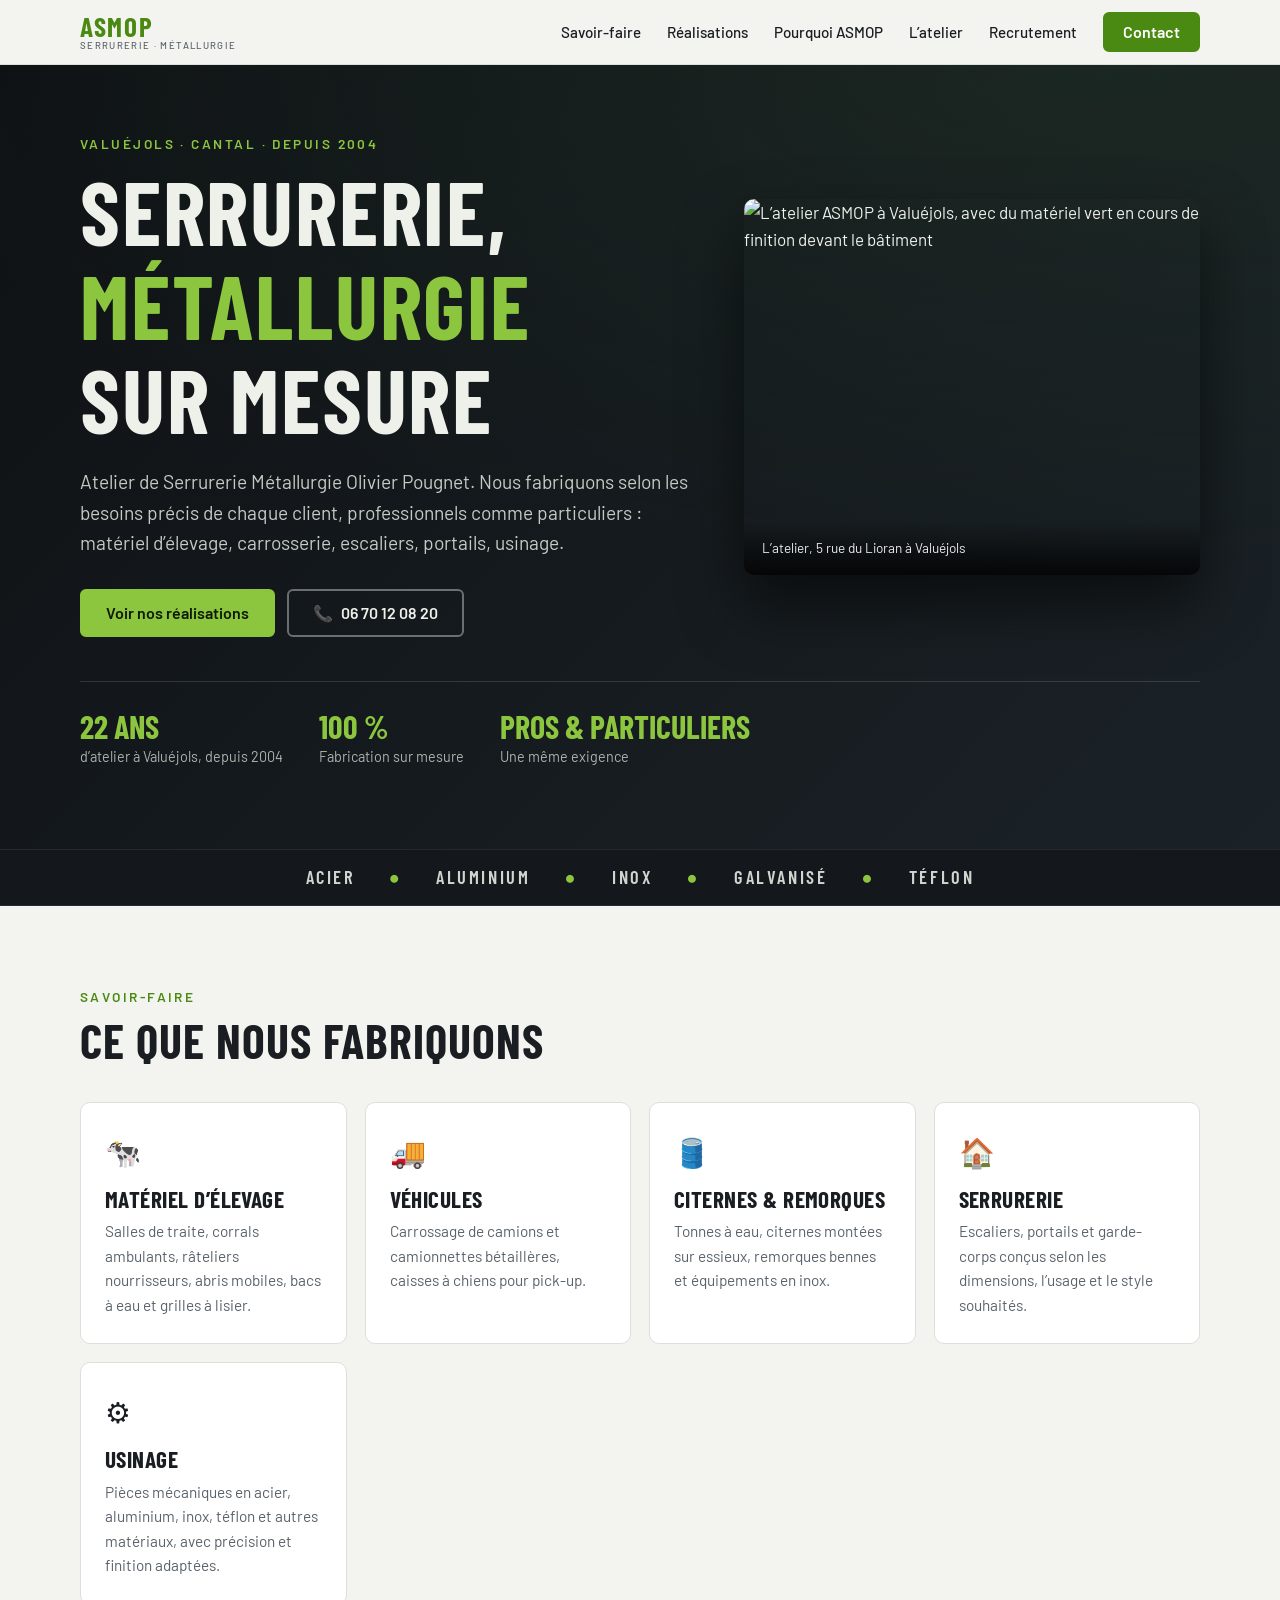
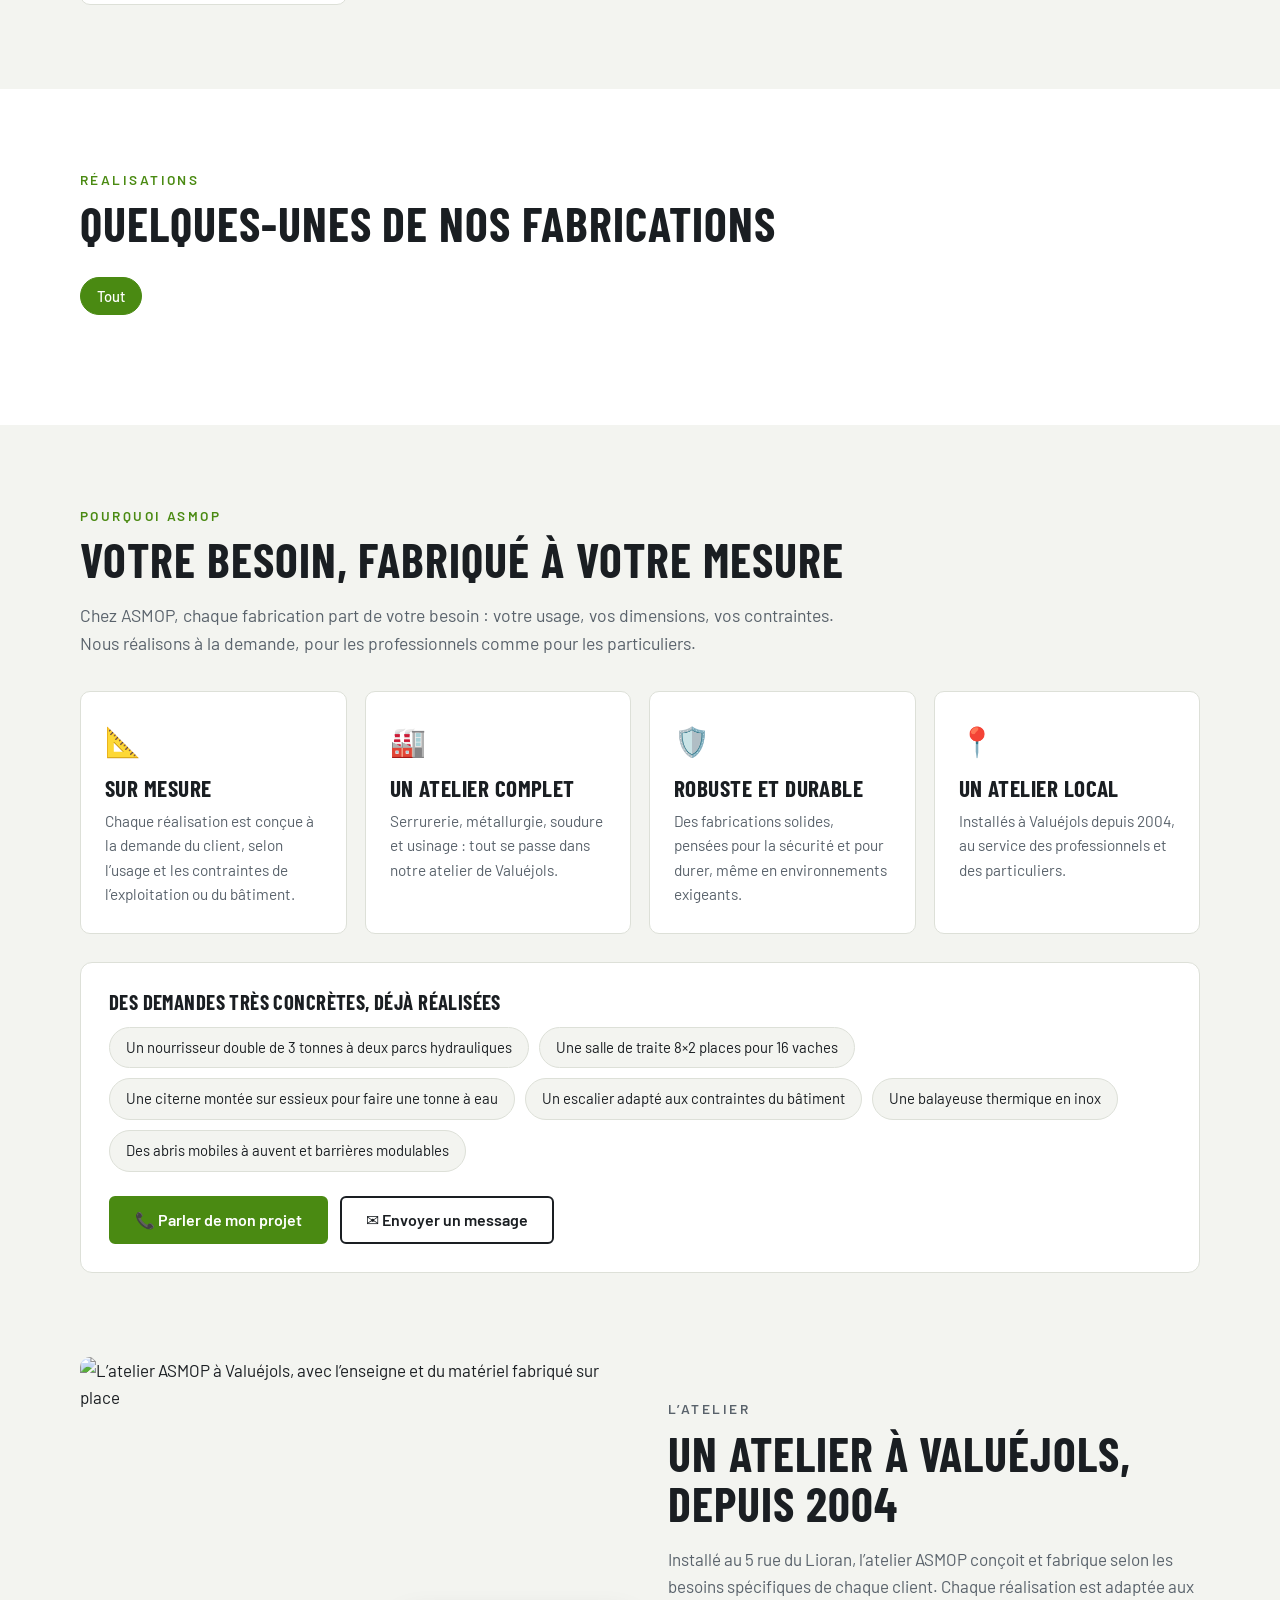
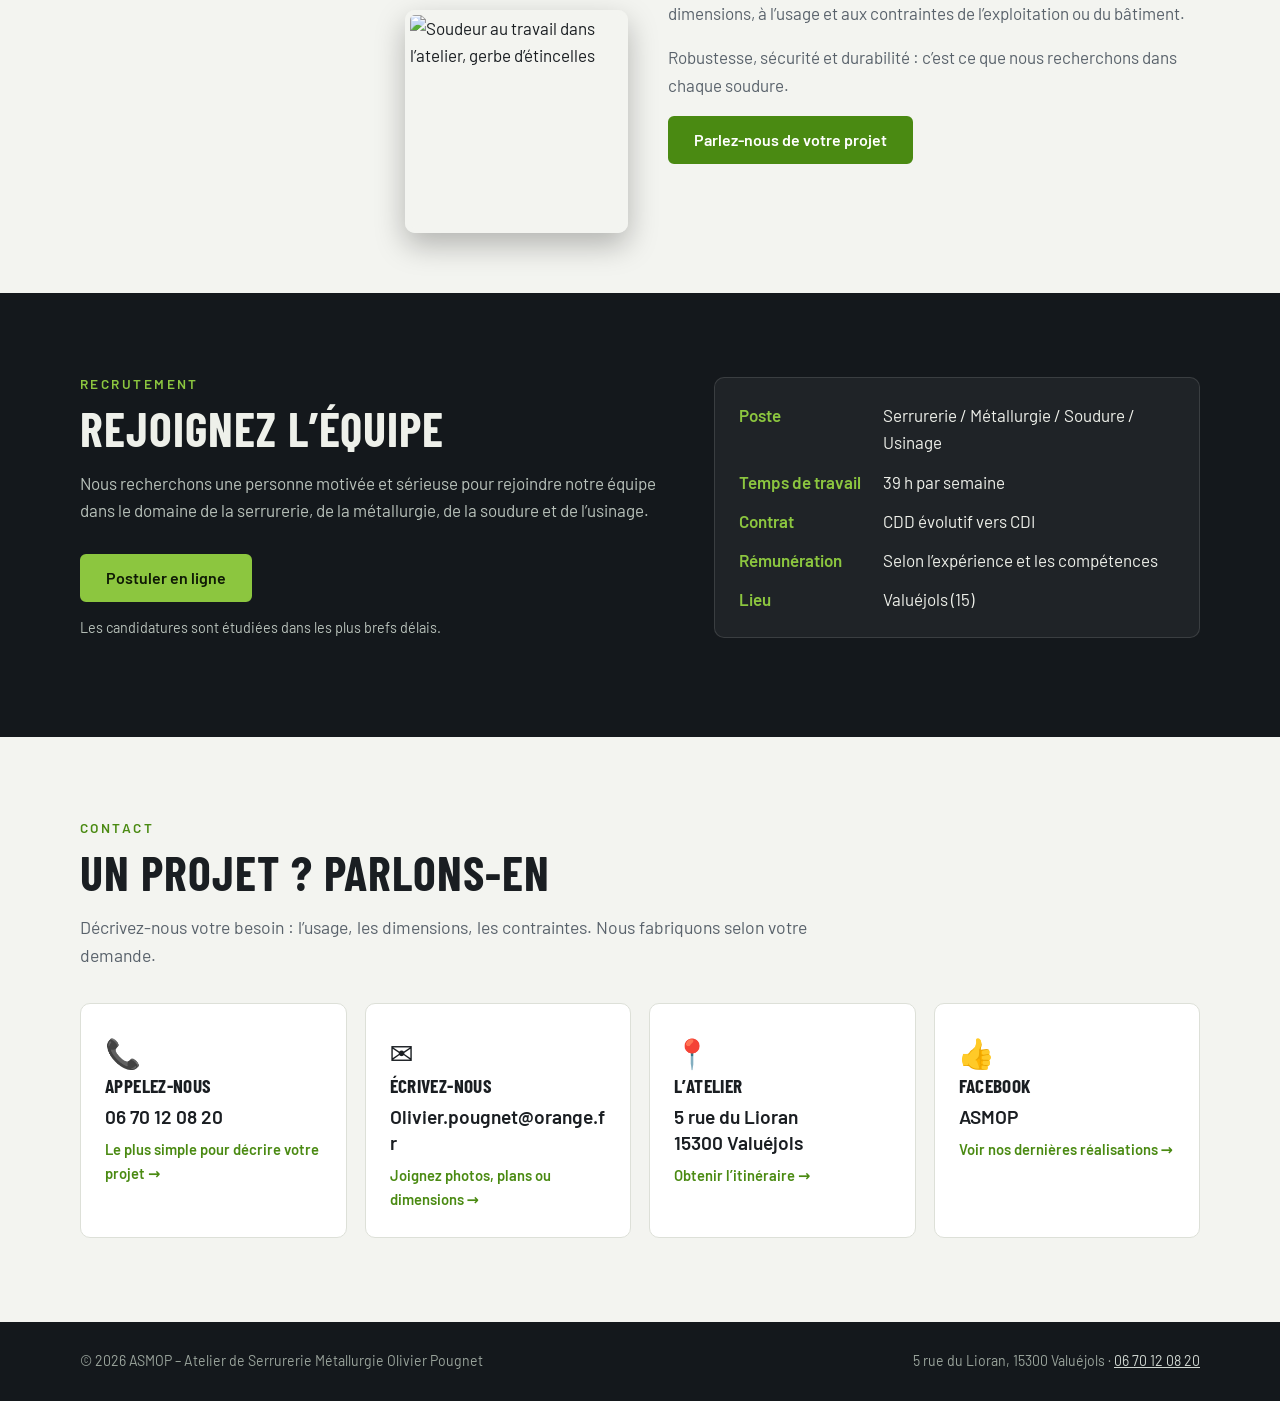
==== index.html @ f004a935 "Add files via upload" ====
<!DOCTYPE html>
<html lang="fr">
<head>
<meta charset="utf-8">
<meta name="viewport" content="width=device-width, initial-scale=1, viewport-fit=cover">
<title>ASMOP – Serrurerie, métallurgie et fabrication sur mesure à Valuéjols (Cantal)</title>
<meta name="description" content="Atelier de Serrurerie Métallurgie Olivier Pougnet, installé à Valuéjols (Cantal) depuis 2004. Fabrications sur mesure pour professionnels et particuliers.">
<link rel="preconnect" href="https://fonts.googleapis.com">
<link rel="preconnect" href="https://fonts.gstatic.com" crossorigin>
<link href="https://fonts.googleapis.com/css2?family=Barlow+Condensed:wght@600;700&family=Barlow:wght@400;500;600&display=swap" rel="stylesheet">
<link rel="stylesheet" href="style.css">
<meta property="og:title" content="ASMOP – Serrurerie et métallurgie sur mesure à Valuéjols">
<meta property="og:description" content="Fabrications sur mesure pour professionnels et particuliers : matériel d’élevage, carrosserie, escaliers, portails, usinage.">
<meta property="og:type" content="website">
<script type="application/ld+json">{"@context":"https://schema.org","@type":"LocalBusiness","name":"ASMOP – Atelier de Serrurerie Métallurgie Olivier Pougnet","description":"Atelier de serrurerie et métallurgie installé à Valuéjols (Cantal) depuis 2004. Fabrications sur mesure pour professionnels et particuliers.","foundingDate":"2004","address":{"@type":"PostalAddress","streetAddress":"5 rue du Lioran","postalCode":"15300","addressLocality":"Valuéjols","addressCountry":"FR"},"telephone":"+33670120820","email":"Olivier.pougnet@orange.fr","sameAs":["https://www.facebook.com/ASMOP.15300"]}</script>
<link rel="icon" href="data:image/svg+xml,%3Csvg xmlns='http://www.w3.org/2000/svg' viewBox='0 0 100 100'%3E%3Ctext y='.9em' font-size='90'%3E🛠️%3C/text%3E%3C/svg%3E">
<meta name="theme-color" content="#14181c">
</head>
<body>
<header>
  <div class="wrap bar">
    <a class="brand" href="#top" aria-label="ASMOP, retour en haut">ASMOP<small>Serrurerie · Métallurgie</small></a>
    <button id="menu" aria-expanded="false" aria-controls="nav">Menu</button>
    <nav id="nav">
      <a href="#savoir-faire">Savoir-faire</a>
      <a href="#realisations">Réalisations</a>
      <a href="#sur-mesure">Pourquoi ASMOP</a>
      <a href="#atelier">L’atelier</a>
      <a href="#recrutement">Recrutement</a>
      <a class="btn" href="#contact" style="padding:10px 18px">Contact</a>
    </nav>
  </div>
</header>

<main id="top">
<div class="hero">
  <div class="wrap">
    <div class="grid">
      <div>
        <p class="eyebrow" style="color:#8cc63f">Valuéjols · Cantal · depuis 2004</p>
        <h1>Serrurerie,<br><span>métallurgie</span><br>sur mesure</h1>
        <p class="lead">Atelier de Serrurerie Métallurgie Olivier Pougnet. Nous fabriquons selon les besoins précis de chaque client, professionnels comme particuliers : matériel d’élevage, carrosserie, escaliers, portails, usinage.</p>
        <div class="cta">
          <a class="btn" href="#realisations">Voir nos réalisations</a>
          <a class="btn ghost" data-tel href="tel:+33670120820">📞 <span data-i="telephone">06 70 12 08 20</span></a>
        </div>
      </div>
      <figure class="frame" style="margin:0">
        <img src="photos/atelier-facade.jpg" alt="L’atelier ASMOP à Valuéjols, avec du matériel vert en cours de finition devant le bâtiment">
        <figcaption>L’atelier, 5 rue du Lioran à Valuéjols</figcaption>
      </figure>
    </div>
    <div class="facts">
      <div><b><span id="yrs" style="font-size:inherit;color:inherit">22</span> ans</b><span>d’atelier à Valuéjols, depuis 2004</span></div>
      <div><b>100 %</b><span>Fabrication sur mesure</span></div>
      <div><b>Pros &amp; particuliers</b><span>Une même exigence</span></div>
    </div>
  </div>
</div>

<div class="mats"><div class="wrap"><span>Acier</span><i>●</i><span>Aluminium</span><i>●</i><span>Inox</span><i>●</i><span>Galvanisé</span><i>●</i><span>Téflon</span></div></div>

<section id="savoir-faire">
  <div class="wrap">
    <p class="eyebrow">Savoir-faire</p>
    <h2>Ce que nous fabriquons</h2>
    <div class="cards">
      <div class="card"><div class="ico">🐄</div><h3>Matériel d’élevage</h3><p>Salles de traite, corrals ambulants, râteliers nourrisseurs, abris mobiles, bacs à eau et grilles à lisier.</p></div>
      <div class="card"><div class="ico">🚚</div><h3>Véhicules</h3><p>Carrossage de camions et camionnettes bétaillères, caisses à chiens pour pick-up.</p></div>
      <div class="card"><div class="ico">🛢️</div><h3>Citernes &amp; remorques</h3><p>Tonnes à eau, citernes montées sur essieux, remorques bennes et équipements en inox.</p></div>
      <div class="card"><div class="ico">🏠</div><h3>Serrurerie</h3><p>Escaliers, portails et garde-corps conçus selon les dimensions, l’usage et le style souhaités.</p></div>
      <div class="card"><div class="ico">⚙️</div><h3>Usinage</h3><p>Pièces mécaniques en acier, aluminium, inox, téflon et autres matériaux, avec précision et finition adaptées.</p></div>
    </div>
  </div>
</section>

<section id="realisations">
  <div class="wrap">
    <p class="eyebrow">Réalisations</p>
    <h2>Quelques-unes de nos fabrications</h2>
    <div class="filters" id="filters" role="group" aria-label="Filtrer les réalisations"></div>
    <div class="gal" id="gal"></div>
  </div>
</section>

<section id="sur-mesure" style="padding-bottom:0">
  <div class="wrap">
    <p class="eyebrow">Pourquoi ASMOP</p>
    <h2>Votre besoin, fabriqué à votre mesure</h2>
    <p class="intro">Chez ASMOP, chaque fabrication part de votre besoin : votre usage, vos dimensions, vos contraintes. Nous réalisons à la demande, pour les professionnels comme pour les particuliers.</p>
    <div class="trust">
      <div class="card"><div class="ico">📐</div><h3>Sur mesure</h3><p>Chaque réalisation est conçue à la demande du client, selon l’usage et les contraintes de l’exploitation ou du bâtiment.</p></div>
      <div class="card"><div class="ico">🏭</div><h3>Un atelier complet</h3><p>Serrurerie, métallurgie, soudure et usinage : tout se passe dans notre atelier de Valuéjols.</p></div>
      <div class="card"><div class="ico">🛡️</div><h3>Robuste et durable</h3><p>Des fabrications solides, pensées pour la sécurité et pour durer, même en environnements exigeants.</p></div>
      <div class="card"><div class="ico">📍</div><h3>Un atelier local</h3><p>Installés à Valuéjols depuis 2004, au service des professionnels et des particuliers.</p></div>
    </div>
    <div class="asks">
      <h3>Des demandes très concrètes, déjà réalisées</h3>
      <ul><li>Un nourrisseur double de 3 tonnes à deux parcs hydrauliques</li><li>Une salle de traite 8×2 places pour 16 vaches</li><li>Une citerne montée sur essieux pour faire une tonne à eau</li><li>Un escalier adapté aux contraintes du bâtiment</li><li>Une balayeuse thermique en inox</li><li>Des abris mobiles à auvent et barrières modulables</li></ul>
      <div class="cta"><a class="btn" data-tel href="tel:+33670120820">📞 Parler de mon projet</a><a class="btn ghost" data-mail href="mailto:Olivier.pougnet@orange.fr">✉️ Envoyer un message</a></div>
    </div>
  </div>
</section>

<section id="atelier">
  <div class="wrap two">
    <div class="collage">
      <img src="photos/atelier-facade.jpg" alt="L’atelier ASMOP à Valuéjols, avec l’enseigne et du matériel fabriqué sur place" loading="lazy">
      <img class="inset" src="photos/atelier-soudure.jpg" alt="Soudeur au travail dans l’atelier, gerbe d’étincelles" loading="lazy">
    </div>
    <div>
      <p class="eyebrow">L’atelier</p>
      <h2>Un atelier à Valuéjols, depuis 2004</h2>
      <p>Installé au 5 rue du Lioran, l’atelier ASMOP conçoit et fabrique selon les besoins spécifiques de chaque client. Chaque réalisation est adaptée aux dimensions, à l’usage et aux contraintes de l’exploitation ou du bâtiment.</p>
      <p>Robustesse, sécurité et durabilité : c’est ce que nous recherchons dans chaque soudure.</p>
      <a class="btn" href="#contact">Parlez-nous de votre projet</a>
    </div>
  </div>
</section>

<section id="recrutement" class="job">
  <div class="wrap box">
    <div>
      <p class="eyebrow" style="color:#8cc63f">Recrutement</p>
      <h2>Rejoignez l’équipe</h2>
      <p data-job-text>Nous recherchons une personne motivée et sérieuse pour rejoindre notre équipe dans le domaine de la serrurerie, de la métallurgie, de la soudure et de l’usinage.</p>
      <a class="btn" data-job-link href="https://forms.gle/vzmmYTaYRgzL17LX7" target="_blank" rel="noopener">Postuler en ligne</a>
      <p style="font-size:.9rem;margin-top:14px">Les candidatures sont étudiées dans les plus brefs délais.</p>
    </div>
    <dl>
      <dt>Poste</dt><dd data-job="poste">Serrurerie / Métallurgie / Soudure / Usinage</dd>
      <dt>Temps de travail</dt><dd data-job="temps">39 h par semaine</dd>
      <dt>Contrat</dt><dd data-job="contrat">CDD évolutif vers CDI</dd>
      <dt>Rémunération</dt><dd data-job="remuneration">Selon l’expérience et les compétences</dd>
      <dt>Lieu</dt><dd>Valuéjols (15)</dd>
    </dl>
  </div>
</section>

<section id="contact">
  <div class="wrap">
    <p class="eyebrow">Contact</p>
    <h2>Un projet ? Parlons-en</h2>
    <p class="intro">Décrivez-nous votre besoin : l’usage, les dimensions, les contraintes. Nous fabriquons selon votre demande.</p>
    <div class="contact">
      <a class="card cc" data-tel href="tel:+33670120820"><div class="ico">📞</div><h3>Appelez-nous</h3><p class="big" data-i="telephone">06 70 12 08 20</p><p>Le plus simple pour décrire votre projet →</p></a>
      <a class="card cc" data-mail href="mailto:Olivier.pougnet@orange.fr"><div class="ico">✉️</div><h3>Écrivez-nous</h3><p class="big" data-i="email">Olivier.pougnet@orange.fr</p><p>Joignez photos, plans ou dimensions →</p></a>
      <a class="card cc" data-maps target="_blank" rel="noopener" href="https://www.google.com/maps/search/?api=1&query=5+rue+du+Lioran+15300+Valu%C3%A9jols"><div class="ico">📍</div><h3>L’atelier</h3><p class="big"><span data-i="adresse">5 rue du Lioran</span><br><span data-i="cp_ville">15300 Valuéjols</span></p><p>Obtenir l’itinéraire →</p></a>
      <a class="card cc" data-fb target="_blank" rel="noopener" href="https://www.facebook.com/ASMOP.15300"><div class="ico">👍</div><h3>Facebook</h3><p class="big">ASMOP</p><p>Voir nos dernières réalisations →</p></a>
    </div>
  </div>
</section>
</main>

<footer>
  <div class="wrap">
    <span>© <span id="yr">2026</span> ASMOP – Atelier de Serrurerie Métallurgie Olivier Pougnet</span>
    <span>5 rue du Lioran, 15300 Valuéjols · <a data-tel href="tel:+33670120820">06 70 12 08 20</a></span>
  </div>
</footer>

<div class="fab"><a data-tel href="tel:+33670120820">📞 Appeler</a><a data-mail href="mailto:Olivier.pougnet@orange.fr">✉️ Écrire</a></div>

<div id="lb" role="dialog" aria-modal="true" aria-label="Photo agrandie">
  <button class="x" aria-label="Fermer">✕</button>
  <button class="p" aria-label="Photo précédente">‹</button>
  <figure><img alt=""><figcaption></figcaption></figure>
  <button class="n" aria-label="Photo suivante">›</button>
</div>

<script src="script.js" defer></script>
</body>
</html>
---- style.css ----
:root{
  --bg:#f3f4f0;--surface:#fff;--text:#1a1e22;--muted:#59626b;--line:#dde0d8;
  --green:#4a8a12;--green-ink:#fff;--steel:#14181c;--hdr:rgba(243,244,240,.9);
  --hf:'Barlow Condensed','Arial Narrow',Arial,sans-serif;--bf:'Barlow',system-ui,-apple-system,'Segoe UI',Arial,sans-serif;
  color-scheme:light;
  box-sizing:border-box;padding-top:env(safe-area-inset-top,0px);padding-bottom:env(safe-area-inset-bottom,0px);
}
@media (prefers-color-scheme:dark){:root:not([data-theme="light"]){
  --bg:#101315;--surface:#181d20;--text:#eef0ea;--muted:#a0a9a2;--line:#2a3135;
  --green:#8cc63f;--green-ink:#0f1a05;--hdr:rgba(16,19,21,.9);color-scheme:dark}}
:root[data-theme="dark"]{--bg:#101315;--surface:#181d20;--text:#eef0ea;--muted:#a0a9a2;--line:#2a3135;--green:#8cc63f;--green-ink:#0f1a05;--hdr:rgba(16,19,21,.9);color-scheme:dark}
*,*::before,*::after{box-sizing:inherit}
html{scroll-behavior:smooth;scroll-padding-top:calc(env(safe-area-inset-top,0px) + 70px)}
body{margin:0;background:var(--bg);color:var(--text);font:400 17px/1.6 var(--bf);-webkit-font-smoothing:antialiased}
body::before{content:"";position:fixed;inset:0 0 auto;height:env(safe-area-inset-top,0px);z-index:10;background:var(--hdr);backdrop-filter:blur(10px);-webkit-backdrop-filter:blur(10px)}
img{max-width:100%;display:block}
a{color:inherit}
.wrap{width:min(1120px,100% - 40px);margin-inline:auto}
h1,h2,h3{font-family:var(--hf);text-transform:uppercase;letter-spacing:.02em;line-height:1.05;margin:0}
h2{font-size:clamp(2rem,5vw,3rem)}
.eyebrow{font:600 .85rem/1 var(--bf);letter-spacing:.18em;text-transform:uppercase;color:var(--green);margin:0 0 12px}
section{padding:84px 0}
.btn{display:inline-flex;align-items:center;gap:8px;padding:14px 24px;border-radius:6px;font:600 1rem/1 var(--bf);text-decoration:none;border:2px solid var(--green);background:var(--green);color:var(--green-ink);cursor:pointer;transition:transform .15s,opacity .15s}
.btn:hover{transform:translateY(-2px);opacity:.92}
.btn.ghost{background:transparent;color:inherit;border-color:currentColor}
/* header */
header{position:sticky;top:env(safe-area-inset-top,0px);z-index:20;background:var(--hdr);backdrop-filter:blur(10px);-webkit-backdrop-filter:blur(10px);border-bottom:1px solid var(--line)}
.bar{display:flex;align-items:center;justify-content:space-between;height:64px}
.brand{font:700 1.7rem/1 var(--hf);letter-spacing:.06em;text-decoration:none;color:var(--green)}
.brand small{display:block;font:500 .6rem/1.2 var(--bf);letter-spacing:.14em;color:var(--muted);text-transform:uppercase}
nav{display:flex;gap:26px;align-items:center}
nav a{text-decoration:none;font-weight:500;font-size:.95rem}
nav a:hover{color:var(--green)}
#menu{display:none;background:none;border:1px solid var(--line);color:inherit;border-radius:6px;padding:8px 12px;font:600 .9rem var(--bf)}
/* hero */
.hero{background:radial-gradient(1200px 500px at 85% 0,#27402a55,transparent),linear-gradient(135deg,#0e1114,#1b2227);color:#eef0ea;padding:72px 0 80px}
.hero .grid{display:grid;grid-template-columns:1.15fr .85fr;gap:48px;align-items:center}
.hero h1{font-size:clamp(2.8rem,8vw,5.6rem);font-weight:700}
.hero h1 span{color:#8cc63f}
.hero p.lead{font-size:1.2rem;color:#c3cbc4;max-width:34em;margin:22px 0 30px}
.hero .cta{display:flex;flex-wrap:wrap;gap:12px}
.hero .btn{background:#8cc63f;border-color:#8cc63f;color:#0f1a05}
.hero .btn.ghost{background:transparent;color:#eef0ea;border-color:#eef0ea66}
.frame{position:relative;border-radius:10px;overflow:hidden;box-shadow:0 30px 60px #0008}
.frame img{width:100%;aspect-ratio:4/3.3;object-fit:cover}
.frame figcaption{position:absolute;left:0;right:0;bottom:0;padding:16px 18px;font-size:.85rem;background:linear-gradient(transparent,#000c);color:#e8ece6}
.facts{display:flex;flex-wrap:wrap;gap:36px;margin-top:44px;padding-top:28px;border-top:1px solid #ffffff22}
.facts b{display:block;font:700 2rem/1 var(--hf);color:#8cc63f;text-transform:uppercase}
.facts span{font-size:.9rem;color:#aab3ac}
/* services */
.cards{display:grid;grid-template-columns:repeat(auto-fit,minmax(230px,1fr));gap:18px;margin-top:36px}
.card{background:var(--surface);border:1px solid var(--line);border-radius:10px;padding:26px 24px}
.card .ico{font-size:1.8rem}
.card h3{font-size:1.45rem;margin:12px 0 8px}
.card p{margin:0;color:var(--muted);font-size:.96rem}
/* gallery */
#realisations{background:var(--surface)}
.filters{display:flex;flex-wrap:wrap;gap:8px;margin:28px 0 26px}
.filters button{border:1px solid var(--line);background:var(--bg);color:inherit;padding:9px 16px;border-radius:99px;font:500 .92rem var(--bf);cursor:pointer}
.filters button[aria-pressed="true"]{background:var(--green);border-color:var(--green);color:var(--green-ink)}
.gal{display:grid;grid-template-columns:repeat(auto-fill,minmax(250px,1fr));gap:16px}
.item{margin:0;border-radius:10px;overflow:hidden;background:var(--bg);border:1px solid var(--line);cursor:pointer;text-align:left;padding:0;color:inherit;font:inherit}
.item img{width:100%;aspect-ratio:4/3;object-fit:cover;transition:transform .35s}
.item:hover img{transform:scale(1.04)}
.item .im{overflow:hidden}
.item .tx{padding:14px 16px 16px}
.item h3{font-size:1.2rem}
.item p{margin:6px 0 0;font-size:.9rem;color:var(--muted);line-height:1.45}
/* about */
.two{display:grid;grid-template-columns:1fr 1fr;gap:56px;align-items:center}
.two img{border-radius:10px;width:100%;aspect-ratio:4/3.2;object-fit:cover}
.two p{color:var(--muted)}
/* job */
.job{background:var(--steel);color:#eef0ea}
.job .box{display:grid;grid-template-columns:1.1fr .9fr;gap:40px;align-items:start}
.job p{color:#b9c2bb}
.job dl{margin:0;display:grid;grid-template-columns:auto 1fr;gap:12px 22px;background:#ffffff0d;border:1px solid #ffffff1f;border-radius:10px;padding:24px}
.job dt{color:#8cc63f;font-weight:600}
.job dd{margin:0}
.job .btn{background:#8cc63f;border-color:#8cc63f;color:#0f1a05;margin-top:12px}
/* contact */
.contact{display:grid;grid-template-columns:repeat(auto-fit,minmax(260px,1fr));gap:18px;margin-top:34px}
.contact .card h3{font-size:1.2rem;margin-top:0}
.contact .card a{color:var(--green);font-weight:600}
footer{background:var(--steel);color:#9aa49c;padding:28px 0;font-size:.88rem}
footer .wrap{display:flex;flex-wrap:wrap;gap:8px 24px;justify-content:space-between}
/* lightbox */
#lb{position:fixed;inset:0;z-index:50;background:#000e;display:none;align-items:center;justify-content:center;padding:calc(env(safe-area-inset-top,0px) + 16px) 16px calc(env(safe-area-inset-bottom,0px) + 16px)}
#lb.on{display:flex}
#lb figure{margin:0;max-width:min(1000px,100%);text-align:center;color:#eee}
#lb img{max-height:76vh;margin:auto;border-radius:6px}
#lb figcaption{margin-top:12px;font-size:.95rem}
#lb button{position:absolute;background:#ffffff1f;color:#fff;border:0;width:46px;height:46px;border-radius:50%;font-size:1.4rem;cursor:pointer}
#lb .x{top:calc(env(safe-area-inset-top,0px) + 14px);right:14px}
#lb .p{left:12px;top:50%}#lb .n{right:12px;top:50%}
.frame .s{position:absolute;inset:0;height:100%;aspect-ratio:auto;opacity:0;transition:opacity 1.2s}
.frame .s.on{opacity:1}
.frame figcaption{z-index:2}
.mats{background:var(--steel);color:#cfd6d0;border-block:1px solid #ffffff14}
.mats .wrap{display:flex;flex-wrap:wrap;justify-content:center;gap:10px 34px;padding:18px 0;font:600 1.15rem/1 var(--hf);letter-spacing:.14em;text-transform:uppercase}
.mats i{color:#8cc63f;font-style:normal}
.steps{display:grid;grid-template-columns:repeat(auto-fit,minmax(210px,1fr));gap:18px;margin-top:36px;counter-reset:s}
.step{padding:24px 22px;background:var(--surface);border:1px solid var(--line);border-top:3px solid var(--green);border-radius:0 0 10px 10px}
.step::before{counter-increment:s;content:"0" counter(s);display:block;font:700 2.6rem/1 var(--hf);color:var(--green);margin-bottom:10px}
.step h3{font-size:1.35rem;margin-bottom:6px}
.step p{margin:0;color:var(--muted);font-size:.95rem}
.rv{opacity:0;transform:translateY(18px);transition:opacity .6s,transform .6s}
.rv.in{opacity:1;transform:none}
.fab{display:none}
@media (max-width:820px){.fab{display:block;position:fixed;left:0;right:0;bottom:0;z-index:15;text-align:center;padding:12px 16px calc(12px + env(safe-area-inset-bottom,0px));background:var(--green);color:var(--green-ink);font:600 1rem var(--bf);text-decoration:none}footer{padding-bottom:calc(76px + env(safe-area-inset-bottom,0px))}}
@media (max-width:820px){
  section{padding:60px 0}
  .hero .grid,.two,.job .box{grid-template-columns:1fr;gap:32px}
  #menu{display:block}
  nav{display:none;position:absolute;top:64px;left:0;right:0;flex-direction:column;align-items:flex-start;gap:0;background:var(--surface);border-bottom:1px solid var(--line);padding:8px 20px 16px}
  nav.open{display:flex}
  nav a{padding:12px 0;width:100%}
}
@media (prefers-reduced-motion:reduce){*{transition:none!important;scroll-behavior:auto!important}}
/* ===== Ajouts v3 ===== */
html{-webkit-text-size-adjust:100%}
.intro{max-width:44em;color:var(--muted);font-size:1.1rem;margin:16px 0 0}
.trust{display:grid;grid-template-columns:repeat(auto-fit,minmax(220px,1fr));gap:18px;margin-top:34px}
.asks{margin-top:28px;padding:28px;border:1px solid var(--line);border-radius:12px;background:var(--surface)}
.asks h3{font-size:1.3rem;margin-bottom:14px}
.asks ul{margin:0;padding:0;list-style:none;display:flex;flex-wrap:wrap;gap:10px}
.asks li{background:var(--bg);border:1px solid var(--line);border-radius:99px;padding:8px 16px;font-size:.93rem}
.asks .cta{display:flex;flex-wrap:wrap;gap:12px;margin-top:24px}
.collage{position:relative}
.collage>img:first-child{width:100%;aspect-ratio:4/3.4;object-fit:cover;border-radius:10px}
.collage .inset{position:absolute;right:-16px;bottom:-24px;width:42%;aspect-ratio:1;object-fit:cover;border:5px solid var(--bg);border-radius:10px;box-shadow:0 12px 30px #0004}
.contact .cc{display:block;text-decoration:none;color:inherit;transition:transform .15s,border-color .15s}
.contact .cc:hover{transform:translateY(-3px);border-color:var(--green)}
.contact .cc .big{color:var(--text);font:600 1.2rem/1.35 var(--bf);margin:8px 0;word-break:break-word}
.contact .cc p:last-child{color:var(--green);font-weight:600;font-size:.92rem}
footer a{color:#cfd6d0}
.fab a{flex:1;text-align:center;padding:14px 8px;font:600 1rem var(--bf);text-decoration:none;color:var(--green-ink)}
.fab a+a{background:#0000002e}
@media (max-width:820px){
  .fab{display:flex;padding:0 0 env(safe-area-inset-bottom,0px)}
}
@media (max-width:560px){
  body{font-size:16px}
  .wrap{width:calc(100% - 32px)}
  section{padding:52px 0}
  .hero{padding:44px 0 52px}
  .hero p.lead{font-size:1.06rem}
  .hero .cta .btn{flex:1 1 100%;justify-content:center}
  .facts{gap:20px;margin-top:34px}
  #menu{padding:11px 16px}
  .filters{flex-wrap:nowrap;overflow-x:auto;scrollbar-width:none;margin-inline:-16px;padding:2px 16px}
  .filters::-webkit-scrollbar{display:none}
  .filters button{flex:none;white-space:nowrap;padding:11px 16px}
  .gal{grid-template-columns:1fr 1fr;gap:10px}
  .item .tx{padding:10px 12px 12px}
  .item h3{font-size:1.02rem}
  .item p{display:none}
  .asks{padding:20px}
  .collage{margin-bottom:26px}
  .collage .inset{right:8px;bottom:-20px;width:40%}
  .job dl{grid-template-columns:1fr;gap:2px;padding:20px}
  .job dd{margin-bottom:10px}
  #lb button{width:42px;height:42px}
}
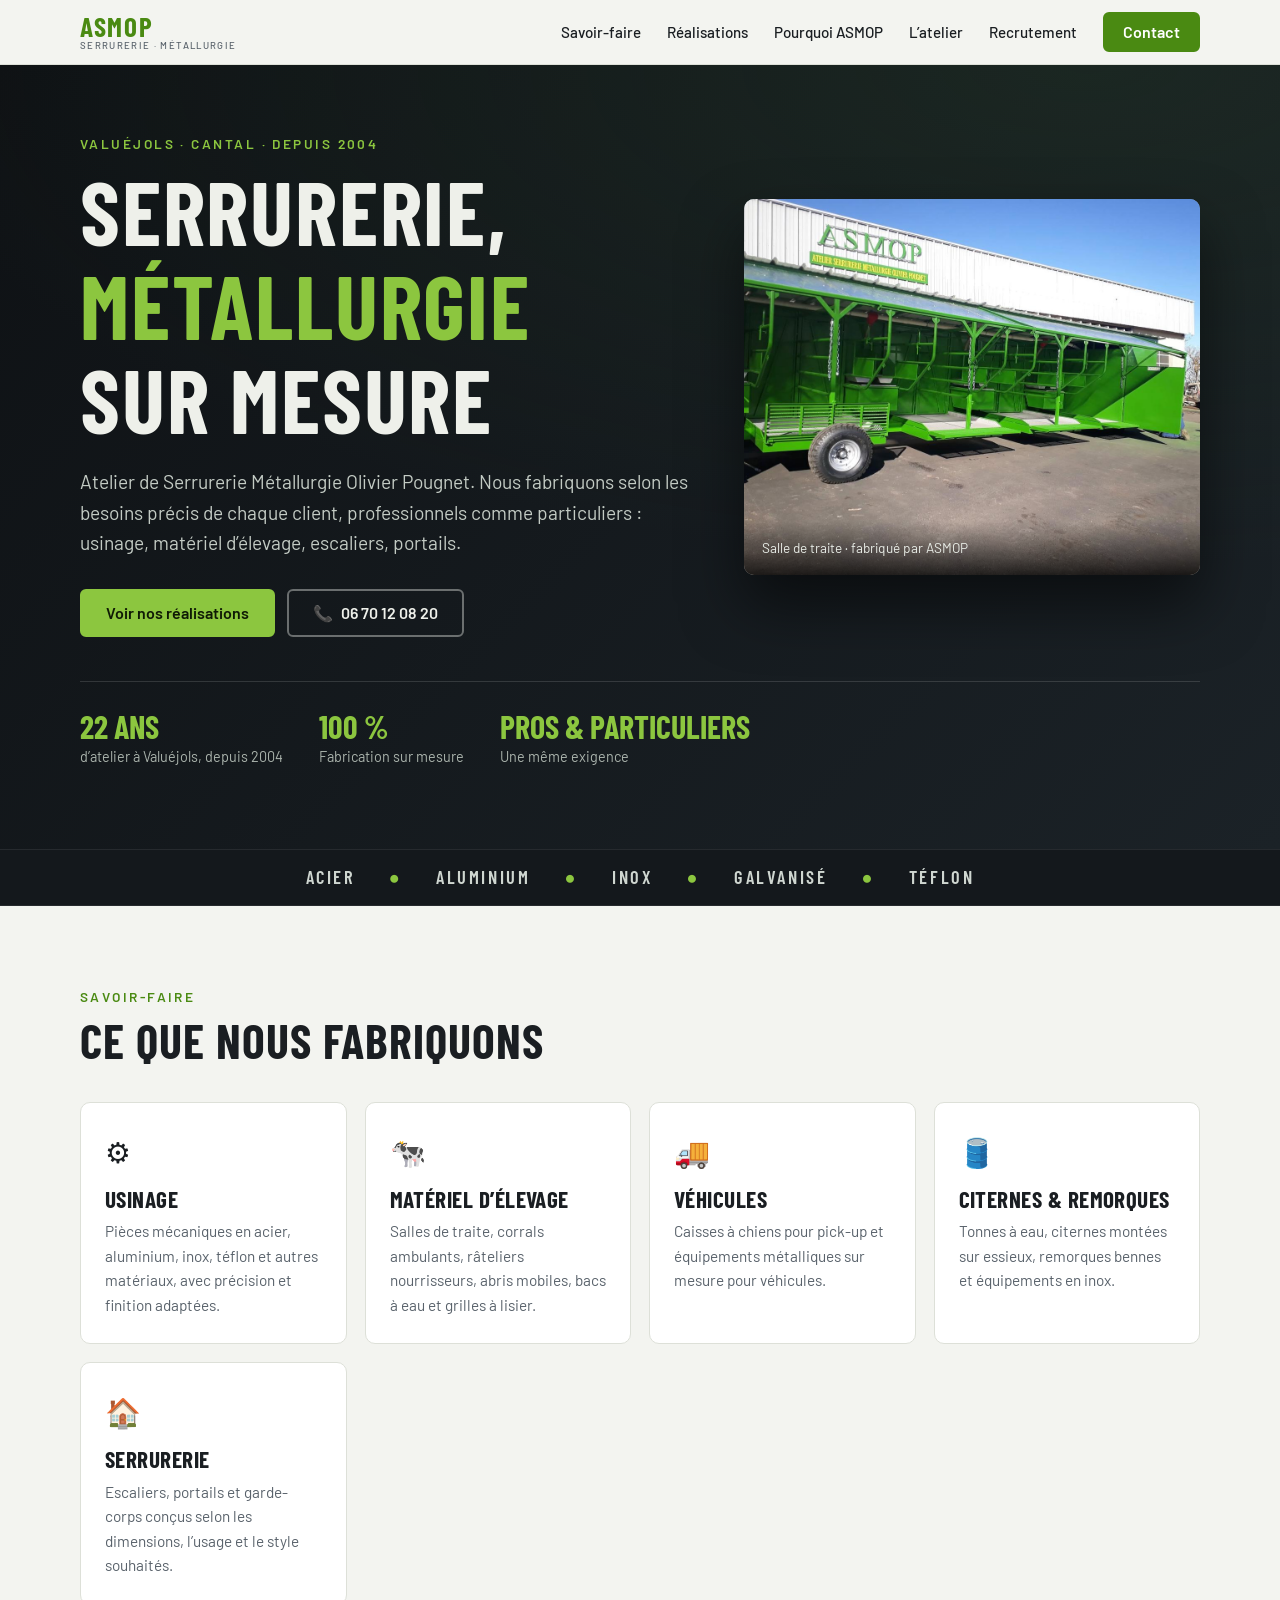
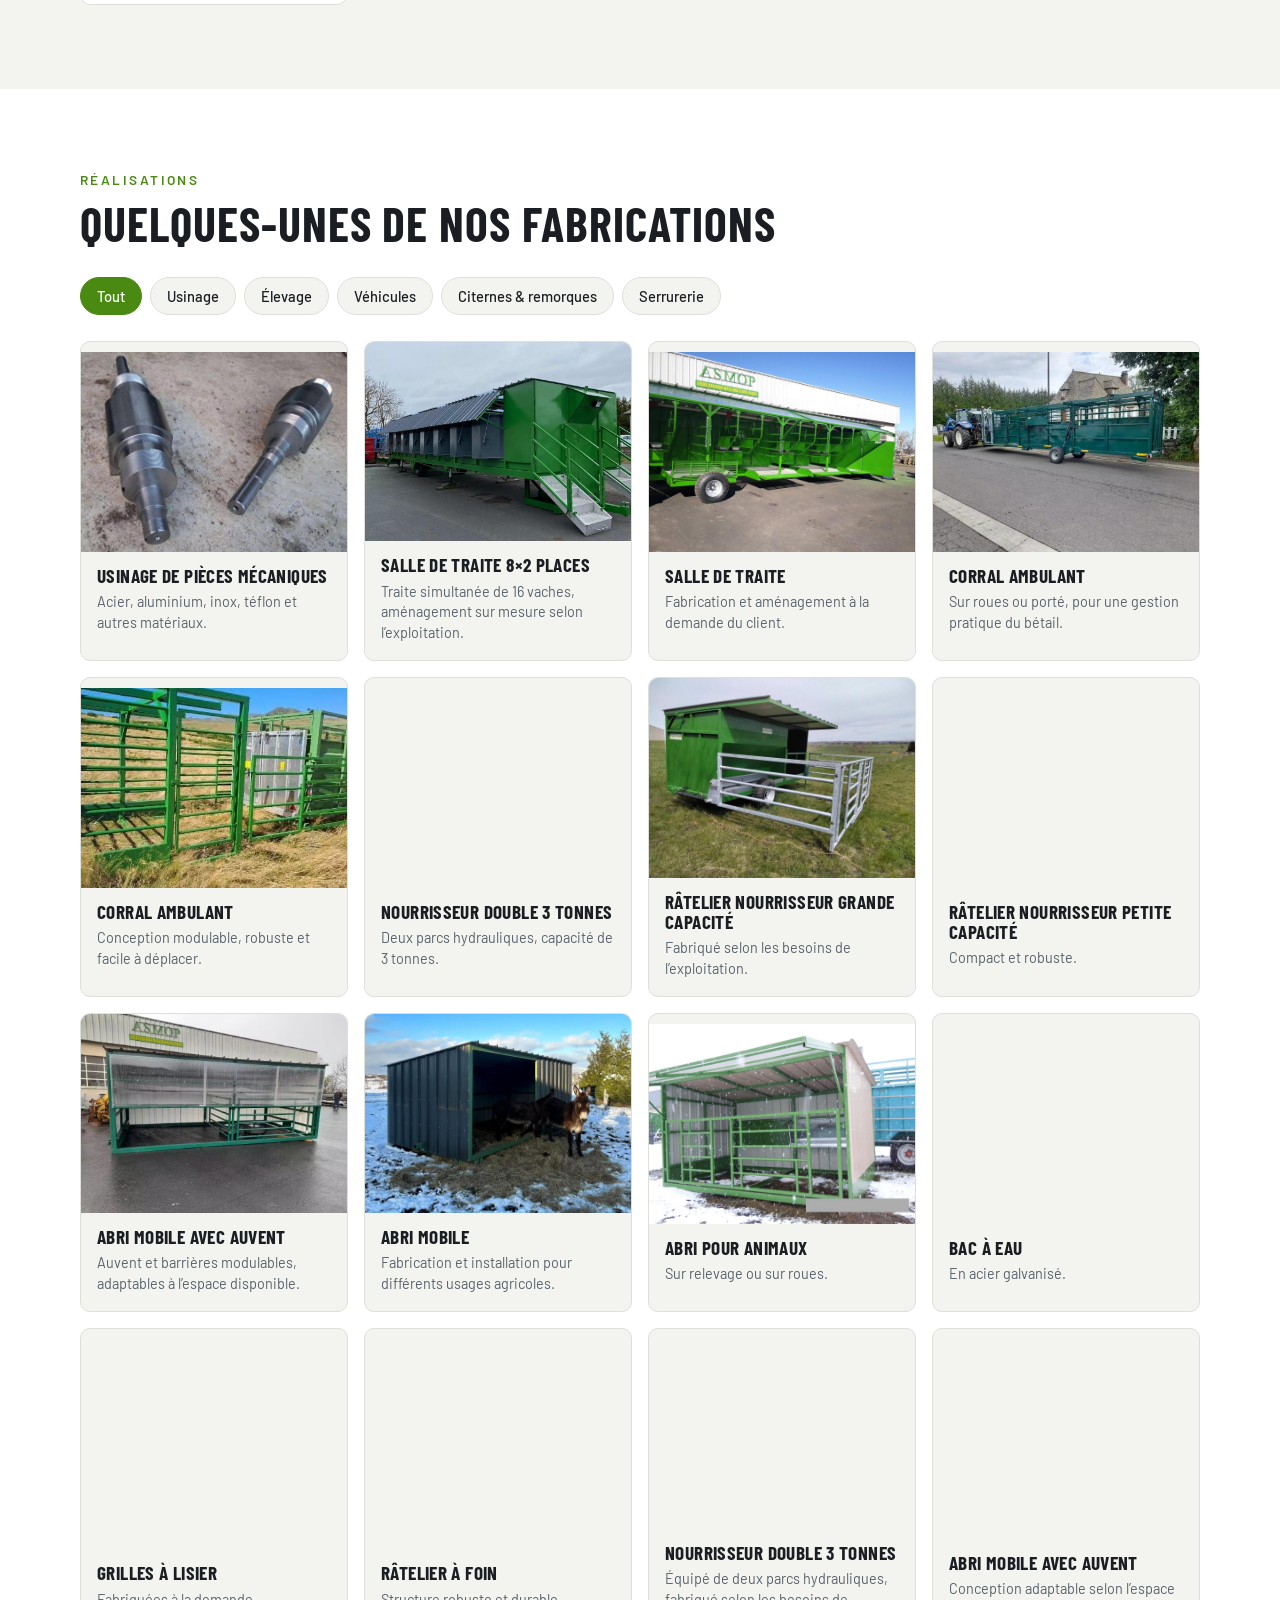
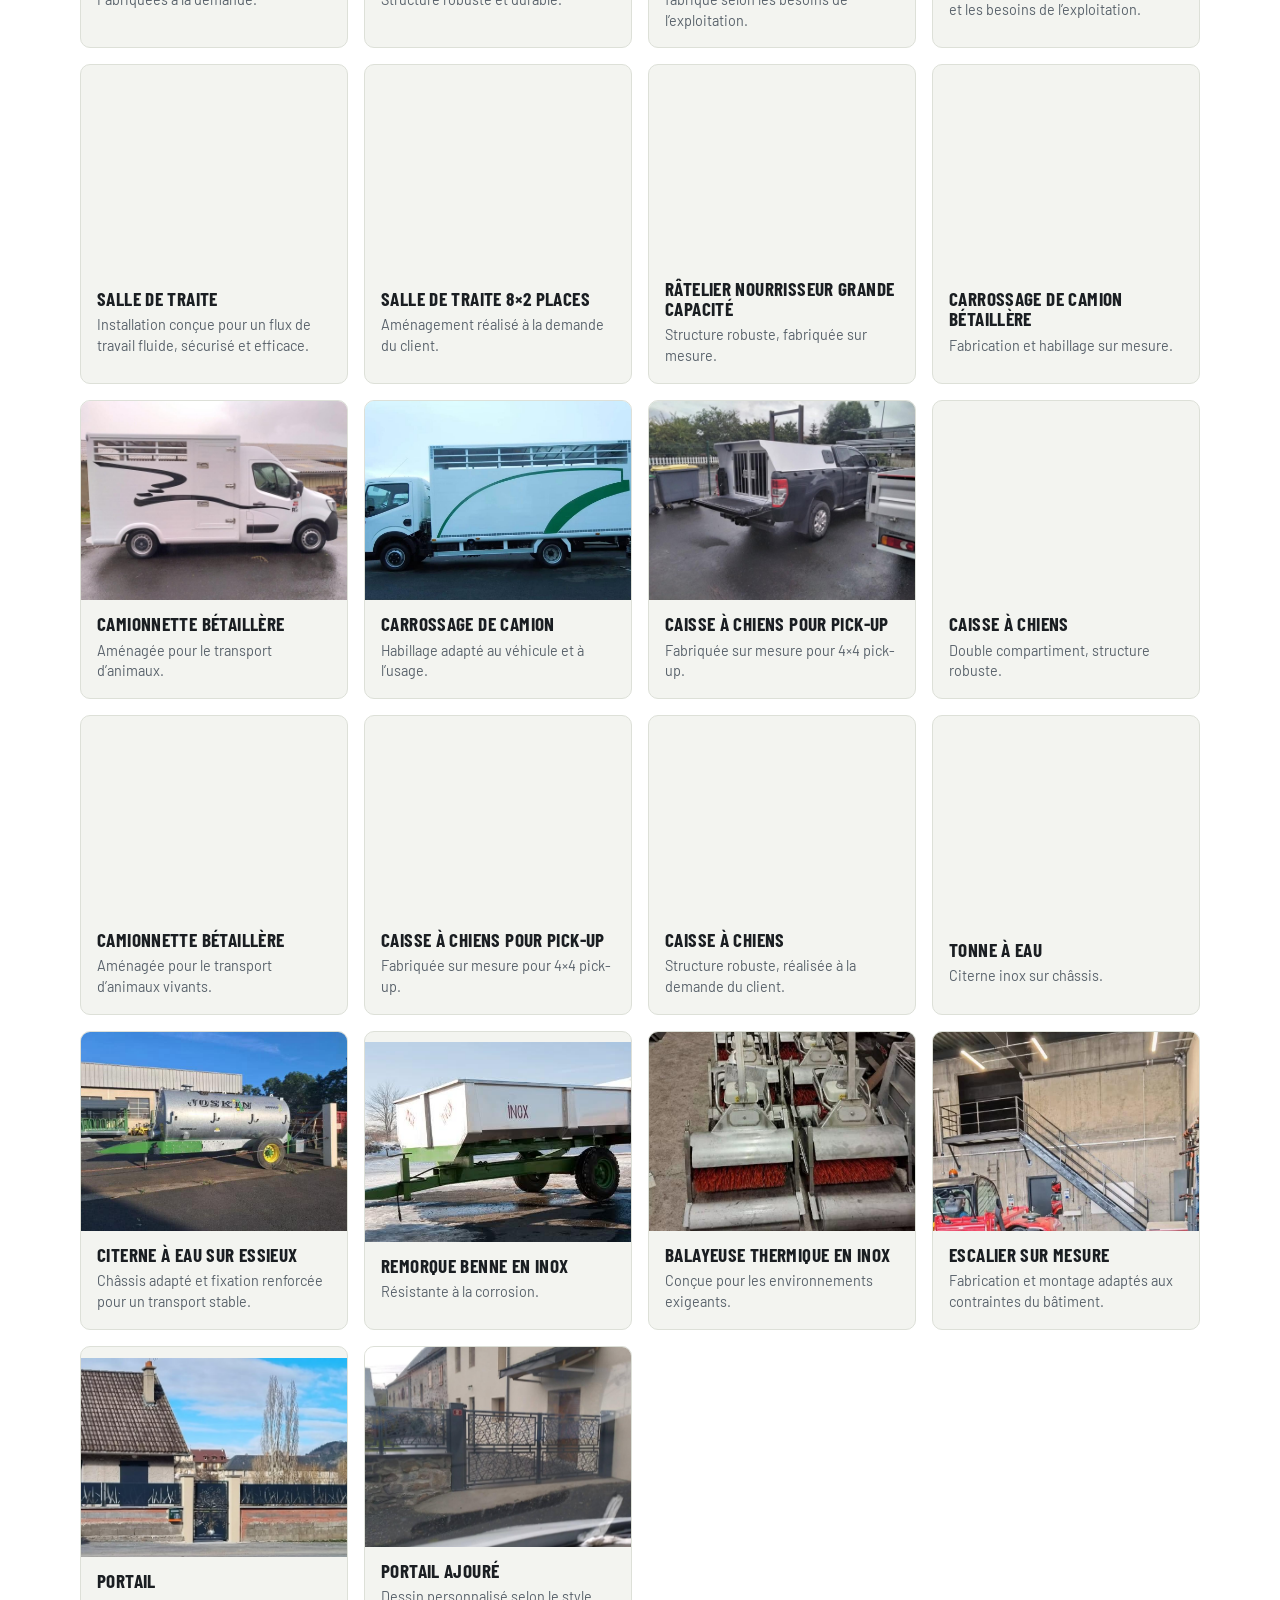
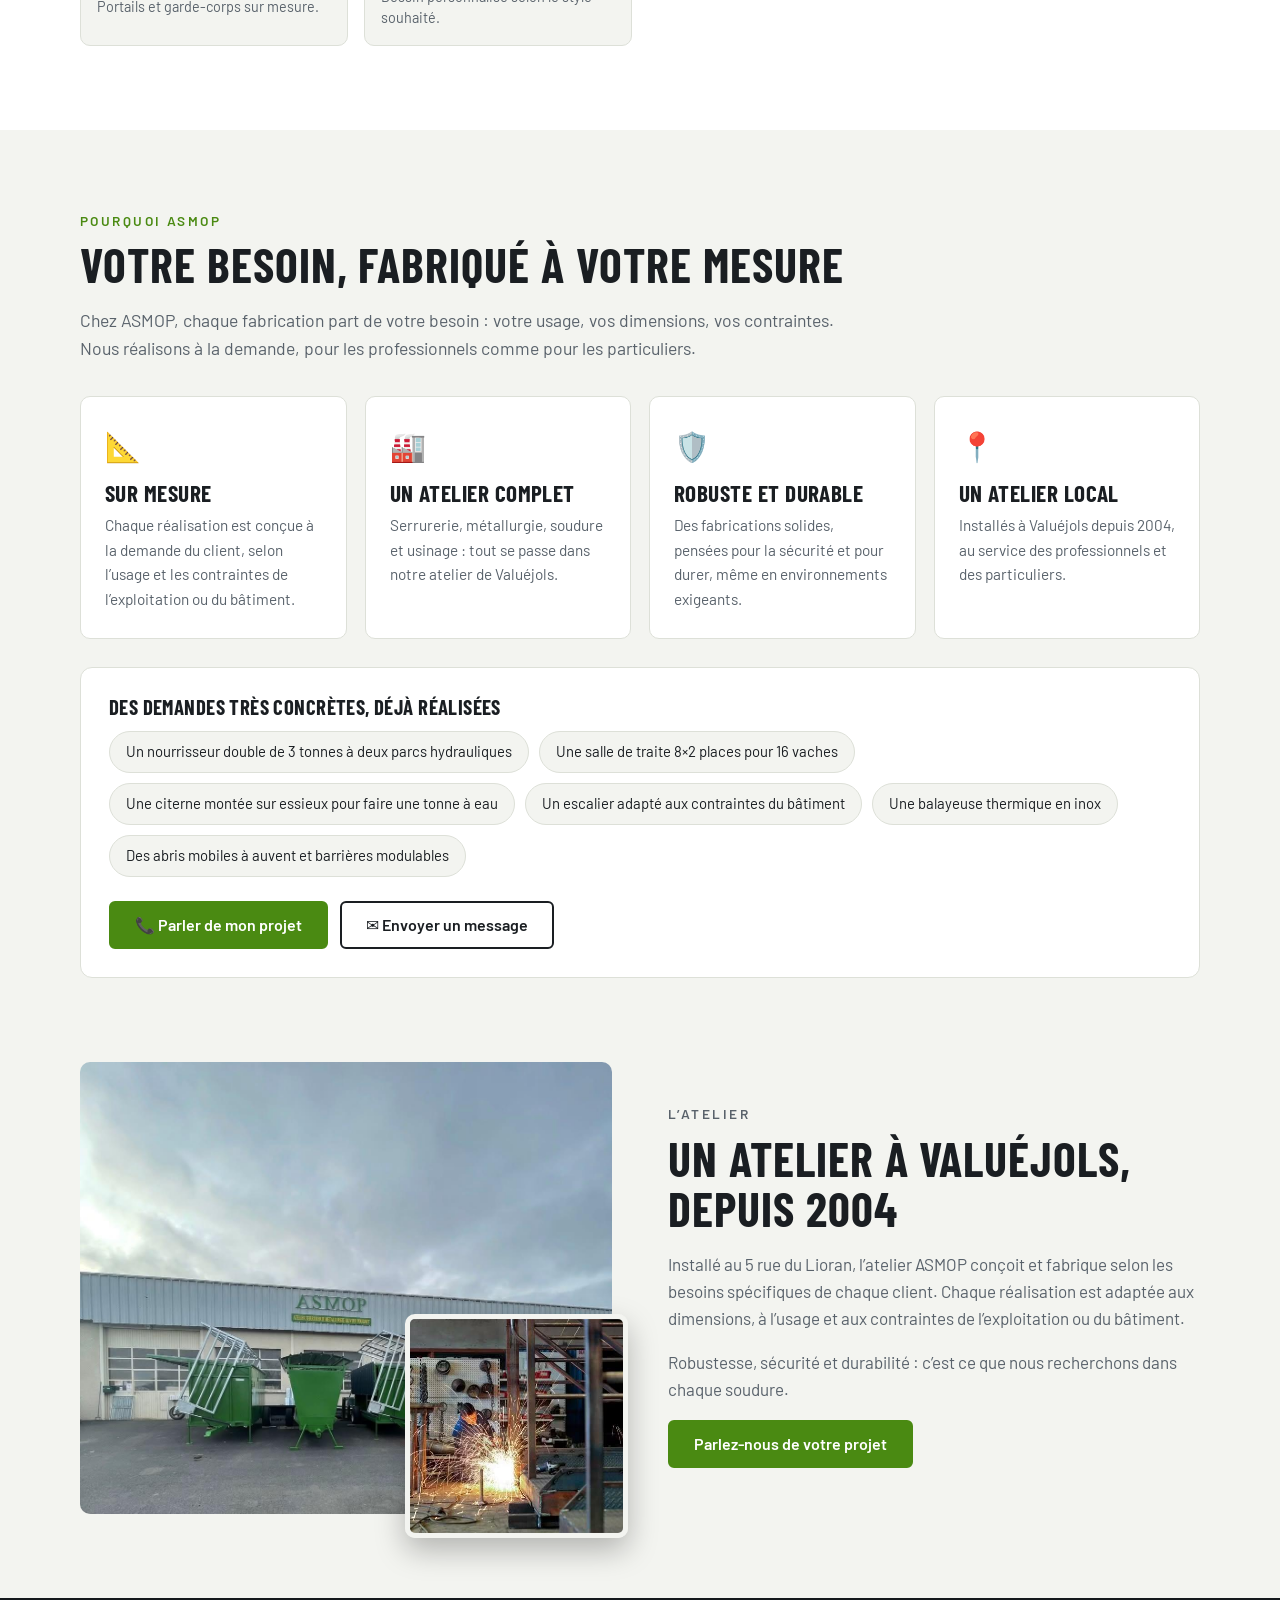
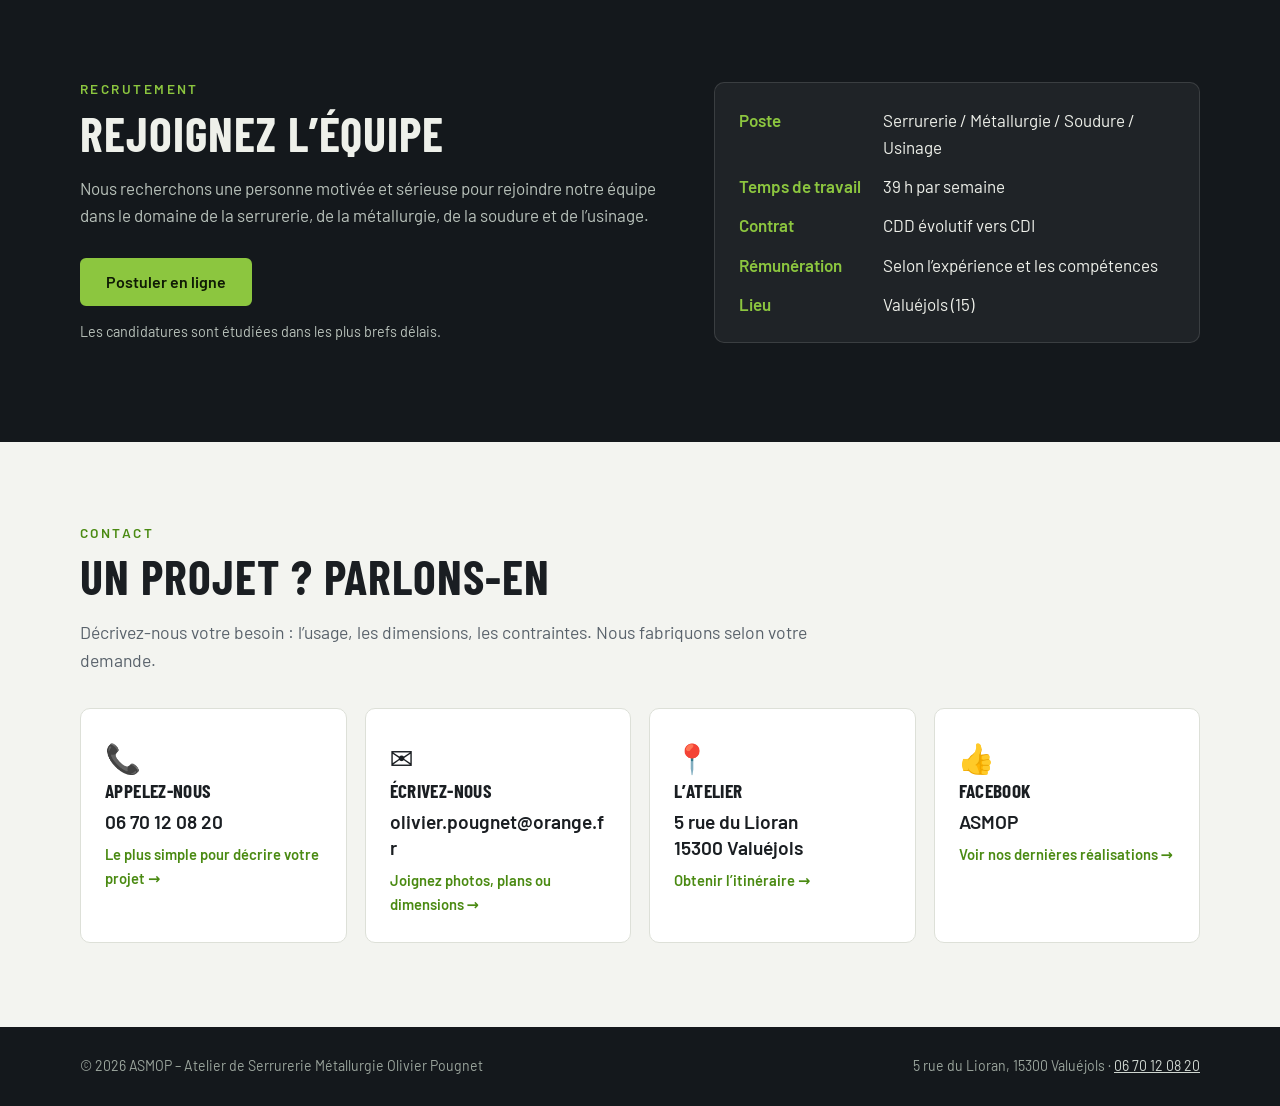
==== commit 8315f7e7: "Add files via upload" ====
--- a/index.html
+++ b/index.html
@@ -10,7 +10,7 @@
 <link href="https://fonts.googleapis.com/css2?family=Barlow+Condensed:wght@600;700&family=Barlow:wght@400;500;600&display=swap" rel="stylesheet">
 <link rel="stylesheet" href="style.css">
 <meta property="og:title" content="ASMOP – Serrurerie et métallurgie sur mesure à Valuéjols">
-<meta property="og:description" content="Fabrications sur mesure pour professionnels et particuliers : matériel d’élevage, carrosserie, escaliers, portails, usinage.">
+<meta property="og:description" content="Fabrications sur mesure pour professionnels et particuliers : usinage, matériel d’élevage, escaliers, portails.">
 <meta property="og:type" content="website">
 <script type="application/ld+json">{"@context":"https://schema.org","@type":"LocalBusiness","name":"ASMOP – Atelier de Serrurerie Métallurgie Olivier Pougnet","description":"Atelier de serrurerie et métallurgie installé à Valuéjols (Cantal) depuis 2004. Fabrications sur mesure pour professionnels et particuliers.","foundingDate":"2004","address":{"@type":"PostalAddress","streetAddress":"5 rue du Lioran","postalCode":"15300","addressLocality":"Valuéjols","addressCountry":"FR"},"telephone":"+33670120820","email":"Olivier.pougnet@orange.fr","sameAs":["https://www.facebook.com/ASMOP.15300"]}</script>
 <link rel="icon" href="data:image/svg+xml,%3Csvg xmlns='http://www.w3.org/2000/svg' viewBox='0 0 100 100'%3E%3Ctext y='.9em' font-size='90'%3E🛠️%3C/text%3E%3C/svg%3E">
@@ -39,7 +39,7 @@
       <div>
         <p class="eyebrow" style="color:#8cc63f">Valuéjols · Cantal · depuis 2004</p>
         <h1>Serrurerie,<br><span>métallurgie</span><br>sur mesure</h1>
-        <p class="lead">Atelier de Serrurerie Métallurgie Olivier Pougnet. Nous fabriquons selon les besoins précis de chaque client, professionnels comme particuliers : matériel d’élevage, carrosserie, escaliers, portails, usinage.</p>
+        <p class="lead">Atelier de Serrurerie Métallurgie Olivier Pougnet. Nous fabriquons selon les besoins précis de chaque client, professionnels comme particuliers : usinage, matériel d’élevage, escaliers, portails.</p>
         <div class="cta">
           <a class="btn" href="#realisations">Voir nos réalisations</a>
           <a class="btn ghost" data-tel href="tel:+33670120820">📞 <span data-i="telephone">06 70 12 08 20</span></a>
@@ -65,11 +65,11 @@
     <p class="eyebrow">Savoir-faire</p>
     <h2>Ce que nous fabriquons</h2>
     <div class="cards">
+      <div class="card"><div class="ico">⚙️</div><h3>Usinage</h3><p>Pièces mécaniques en acier, aluminium, inox, téflon et autres matériaux, avec précision et finition adaptées.</p></div>
       <div class="card"><div class="ico">🐄</div><h3>Matériel d’élevage</h3><p>Salles de traite, corrals ambulants, râteliers nourrisseurs, abris mobiles, bacs à eau et grilles à lisier.</p></div>
-      <div class="card"><div class="ico">🚚</div><h3>Véhicules</h3><p>Carrossage de camions et camionnettes bétaillères, caisses à chiens pour pick-up.</p></div>
+      <div class="card"><div class="ico">🚚</div><h3>Véhicules</h3><p>Caisses à chiens pour pick-up et équipements métalliques sur mesure pour véhicules.</p></div>
       <div class="card"><div class="ico">🛢️</div><h3>Citernes &amp; remorques</h3><p>Tonnes à eau, citernes montées sur essieux, remorques bennes et équipements en inox.</p></div>
       <div class="card"><div class="ico">🏠</div><h3>Serrurerie</h3><p>Escaliers, portails et garde-corps conçus selon les dimensions, l’usage et le style souhaités.</p></div>
-      <div class="card"><div class="ico">⚙️</div><h3>Usinage</h3><p>Pièces mécaniques en acier, aluminium, inox, téflon et autres matériaux, avec précision et finition adaptées.</p></div>
     </div>
   </div>
 </section>
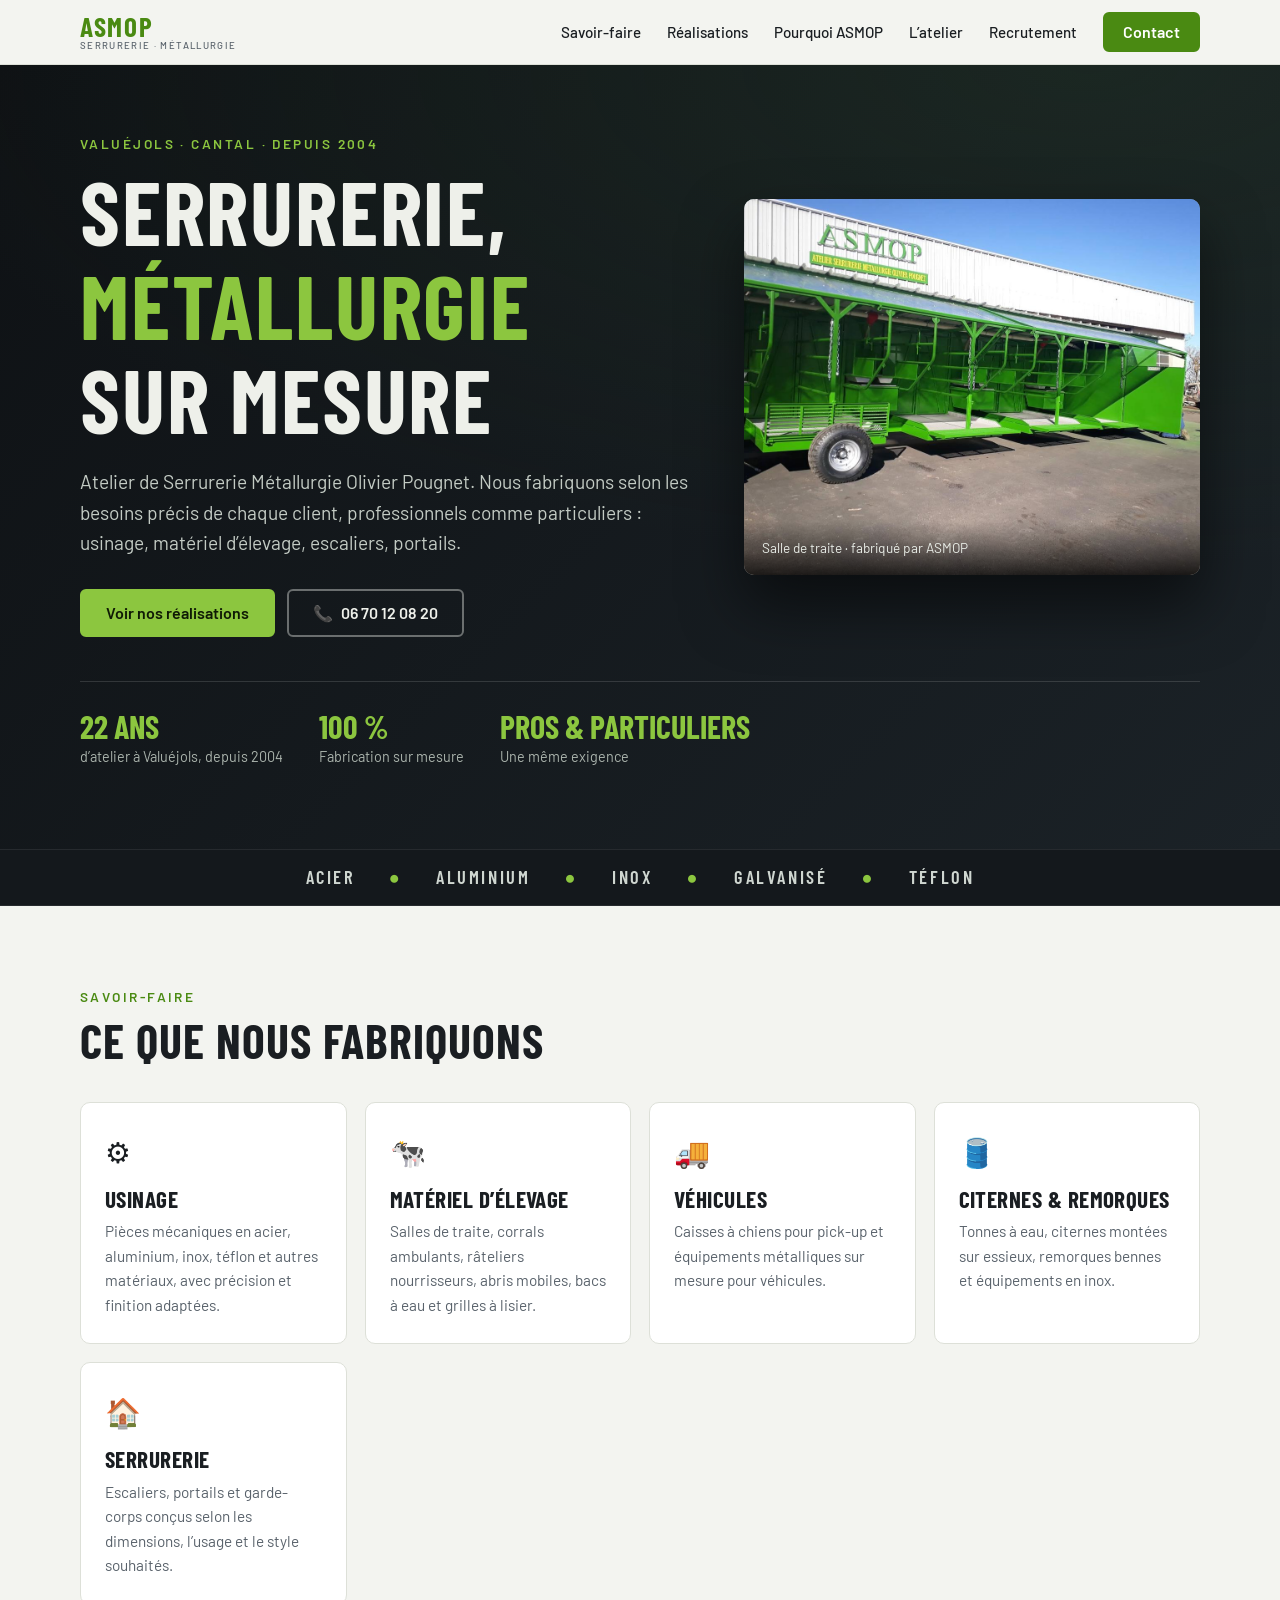
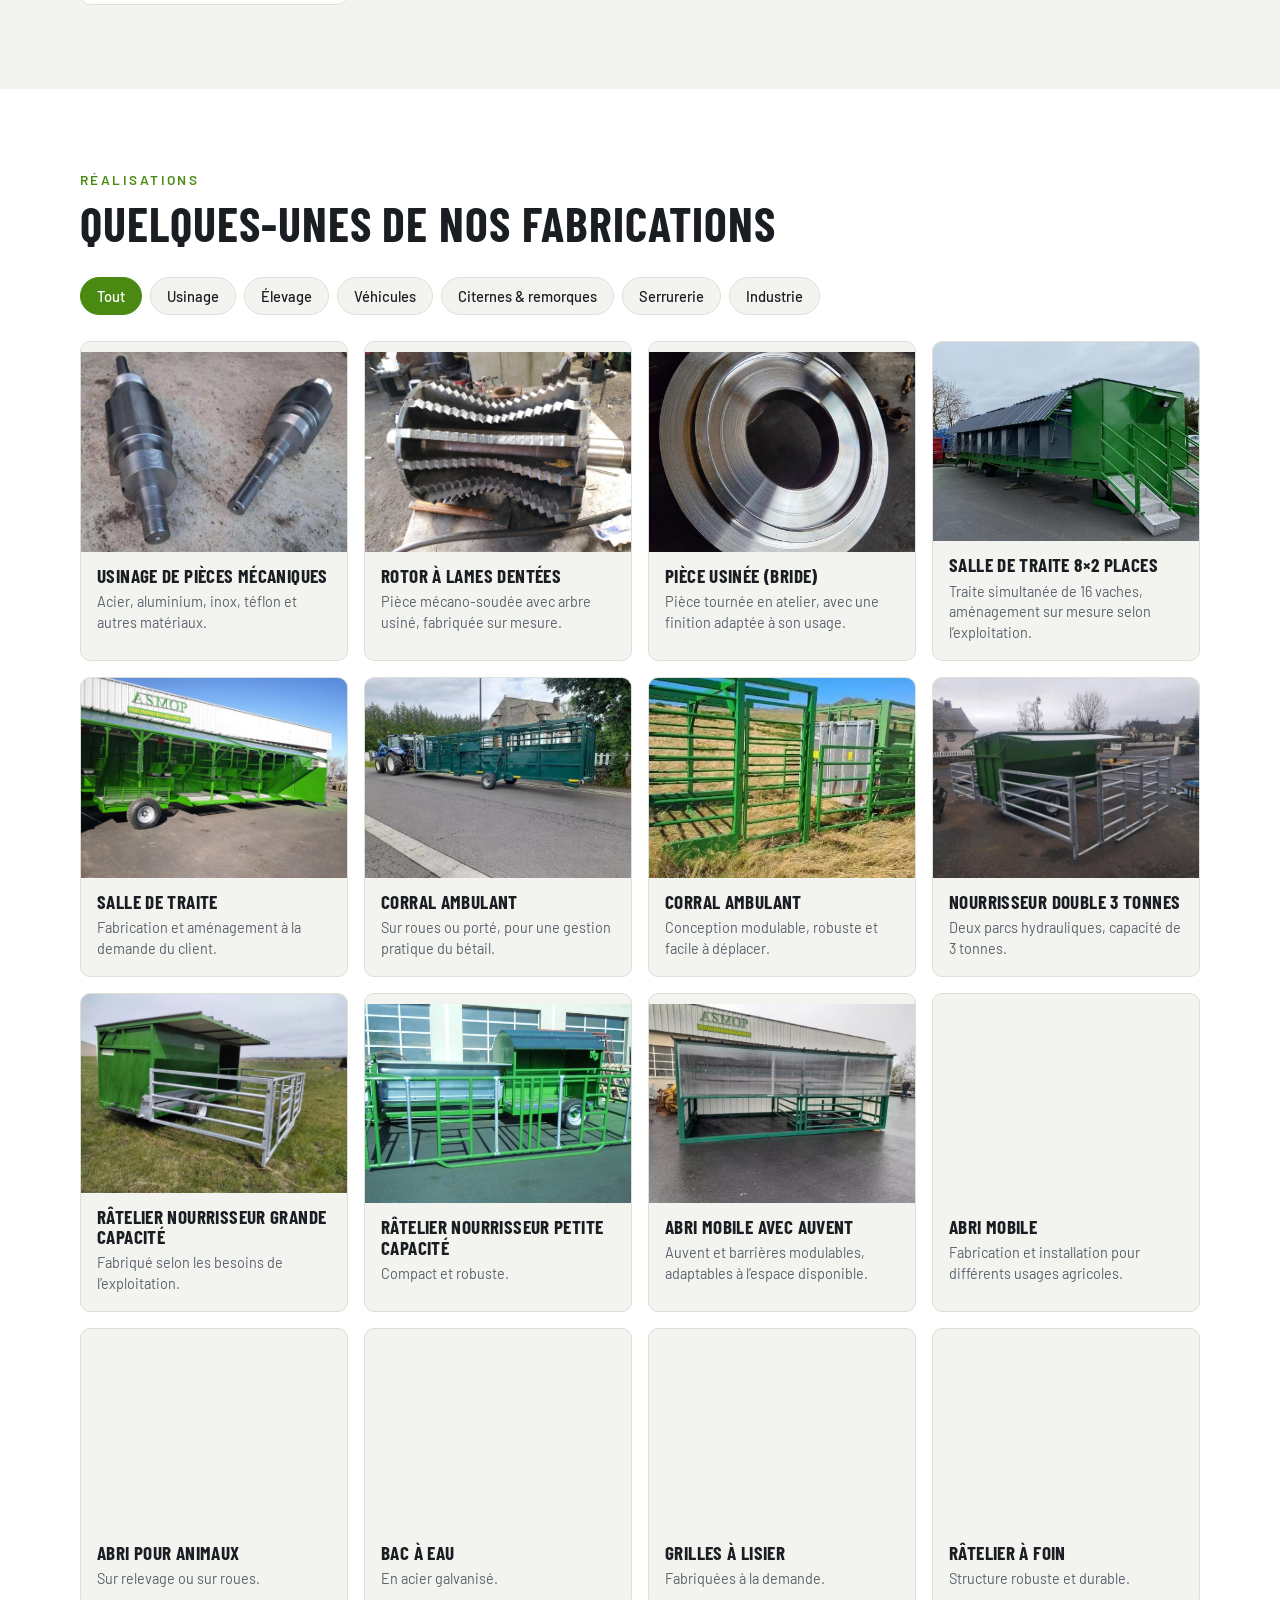
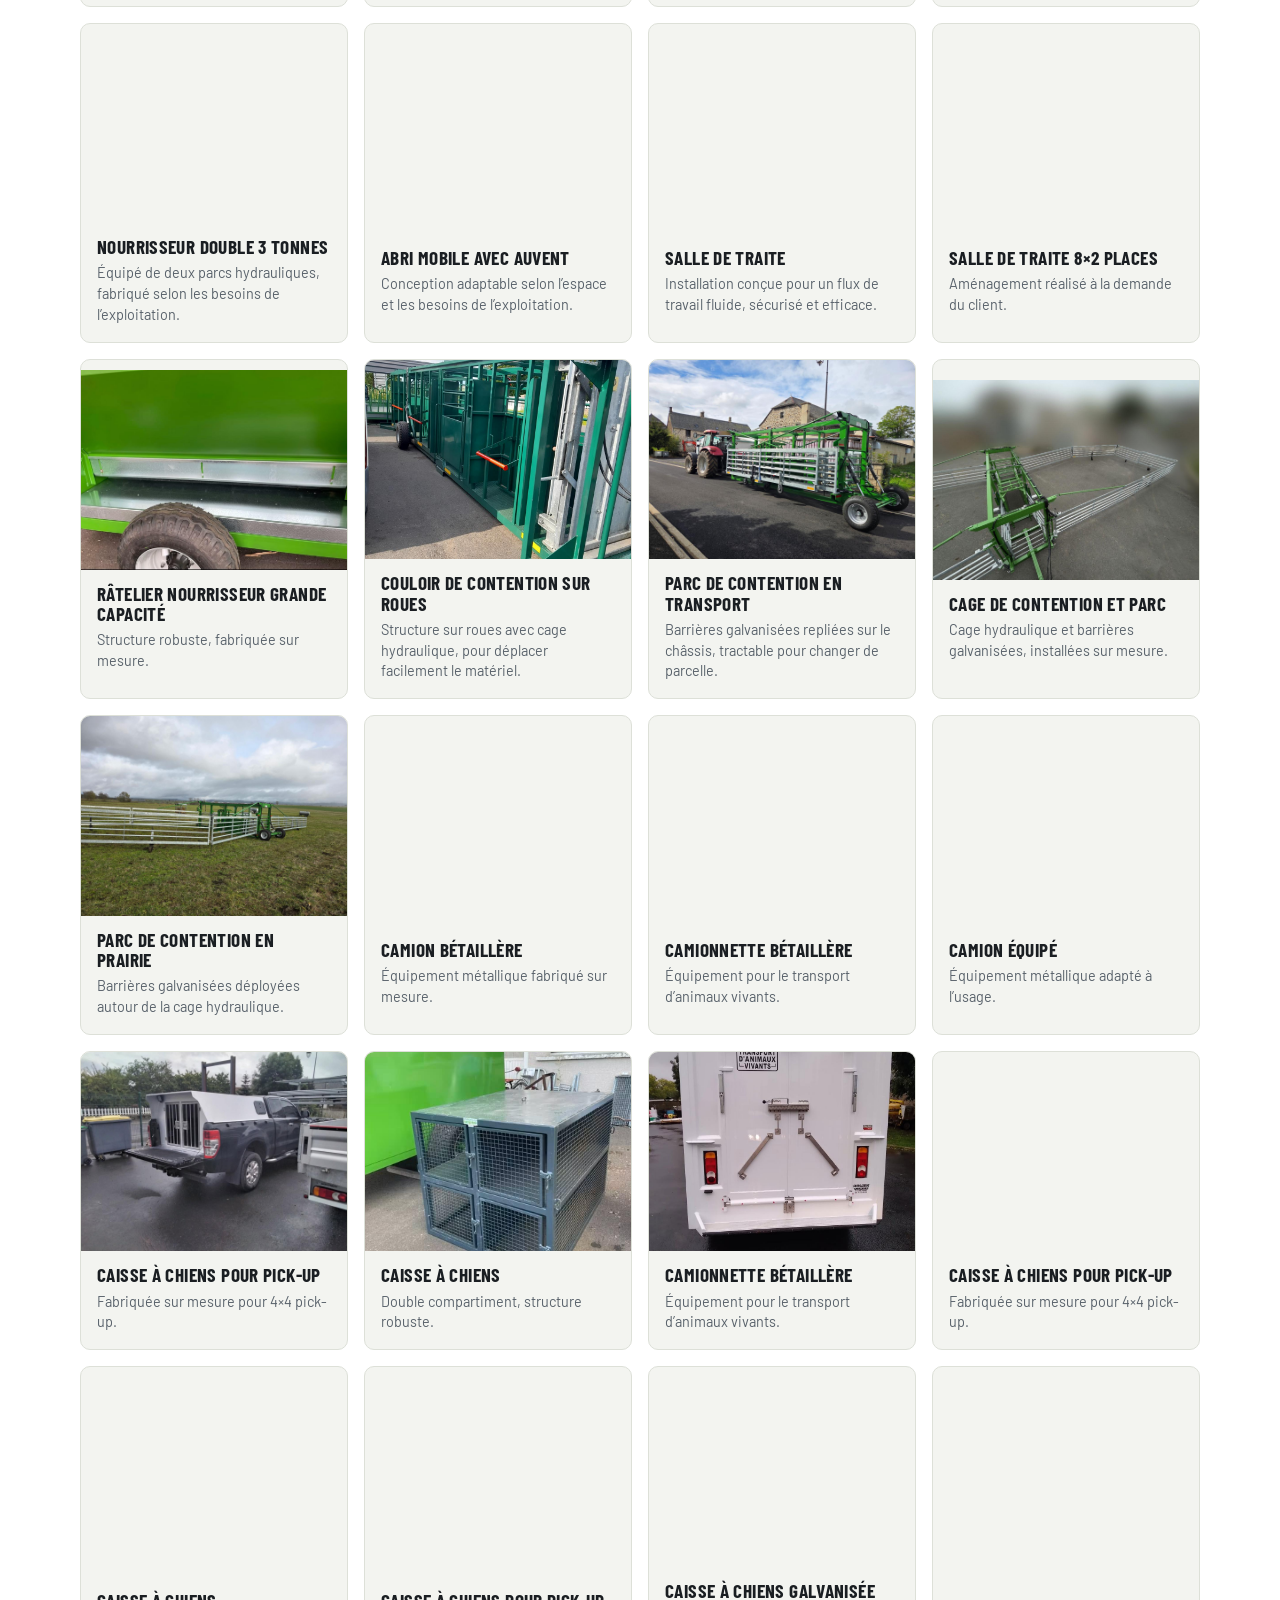
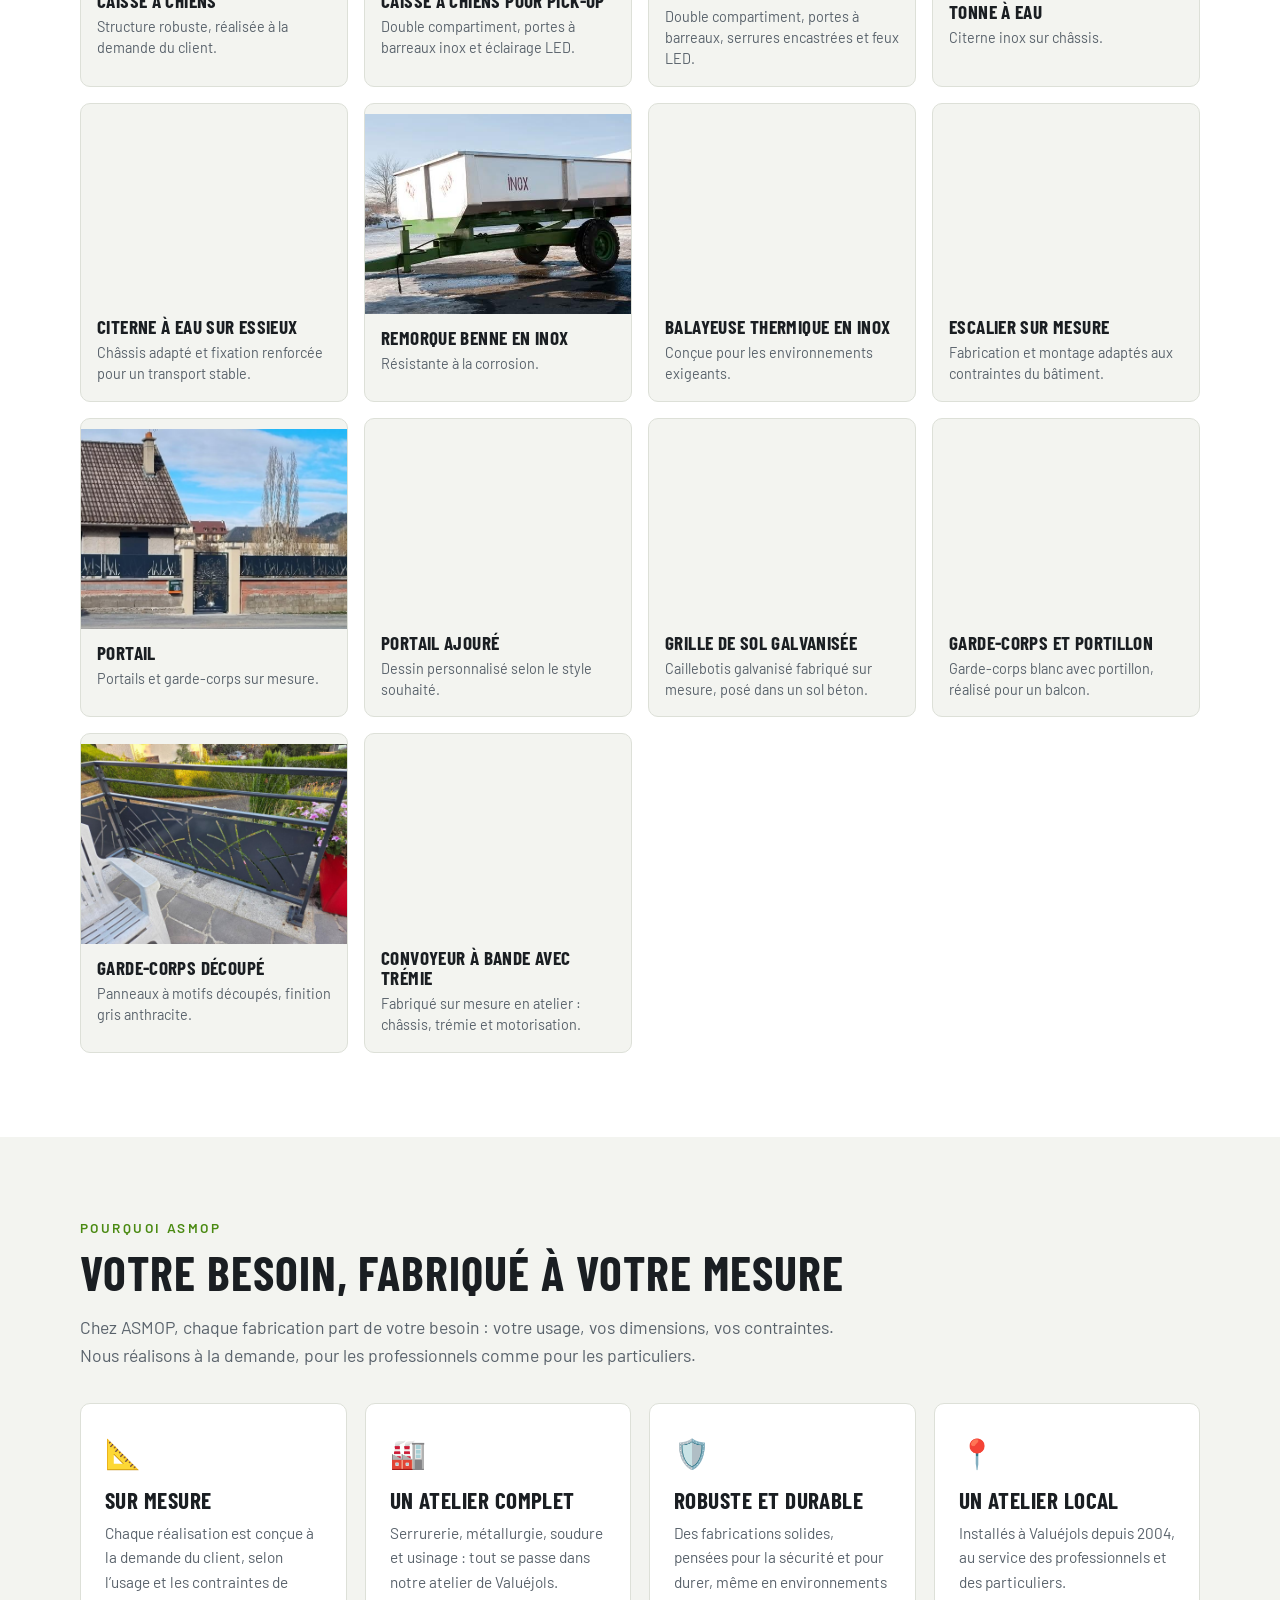
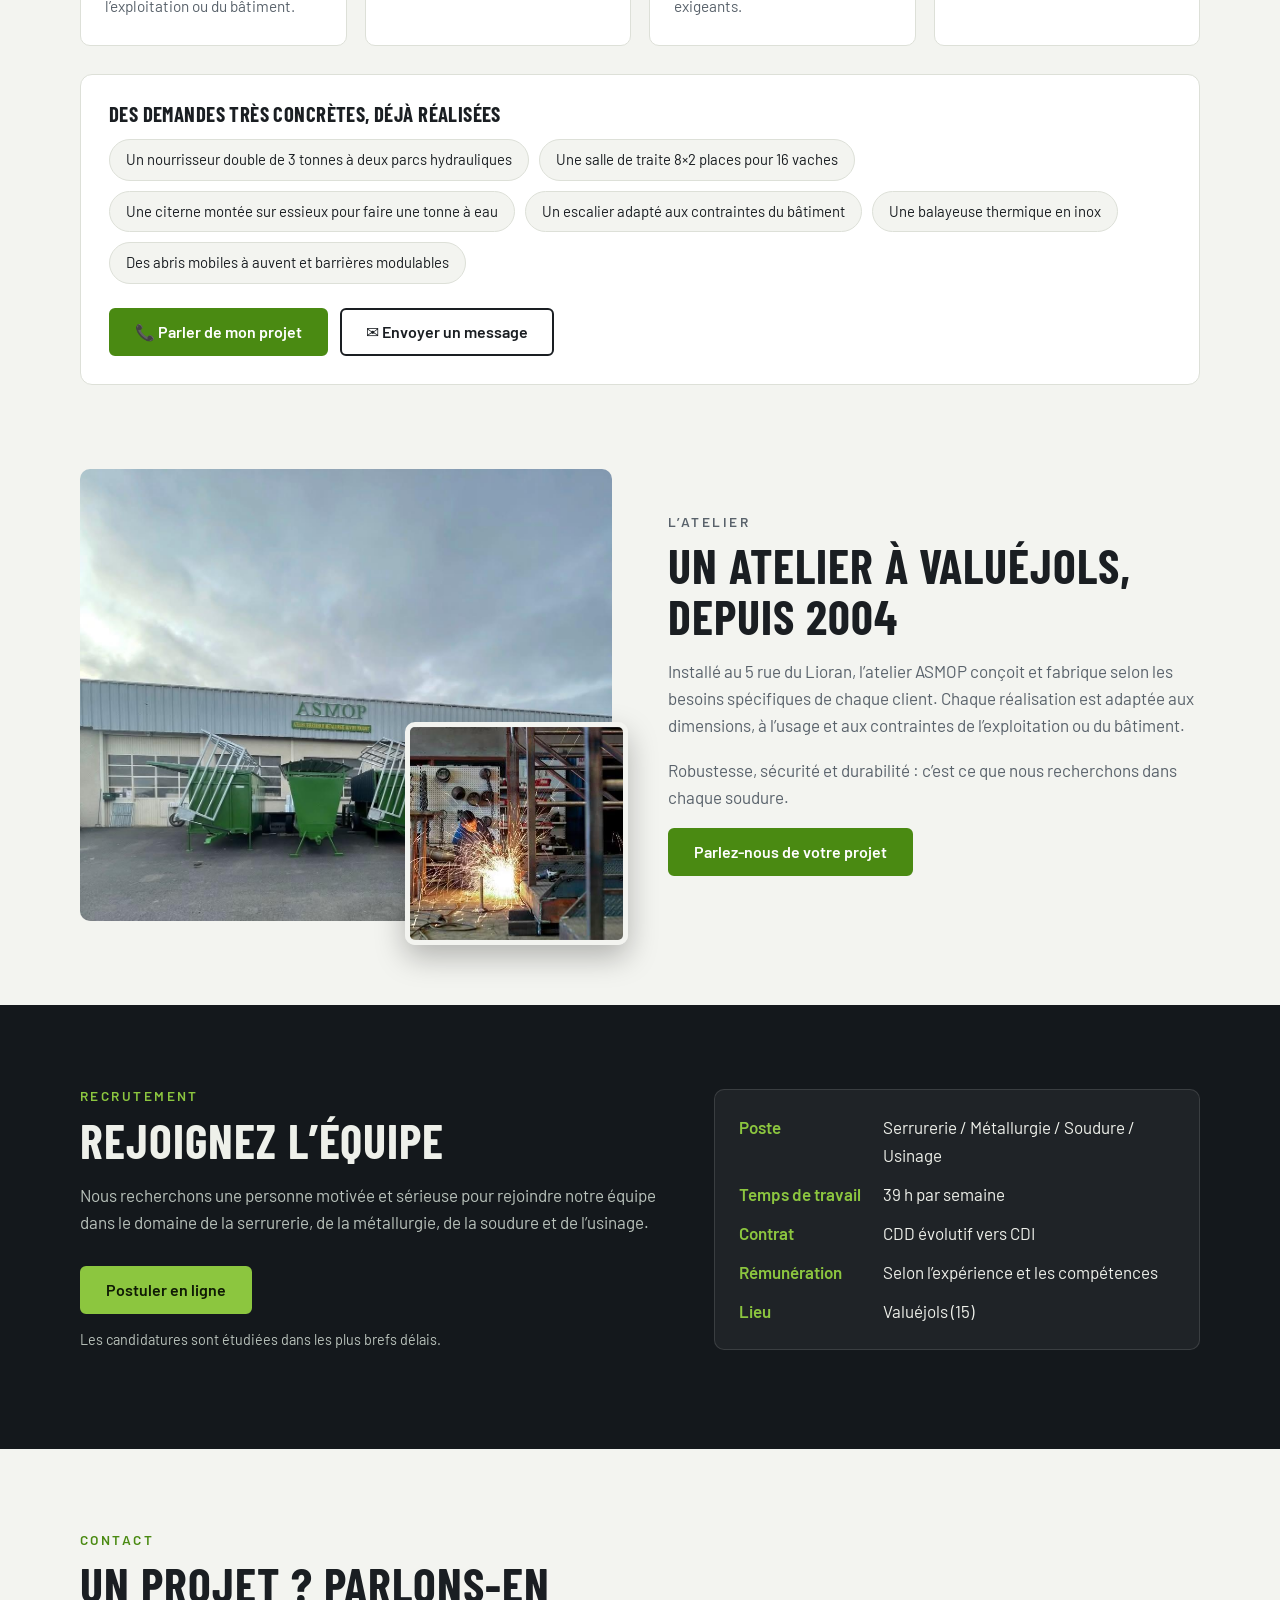
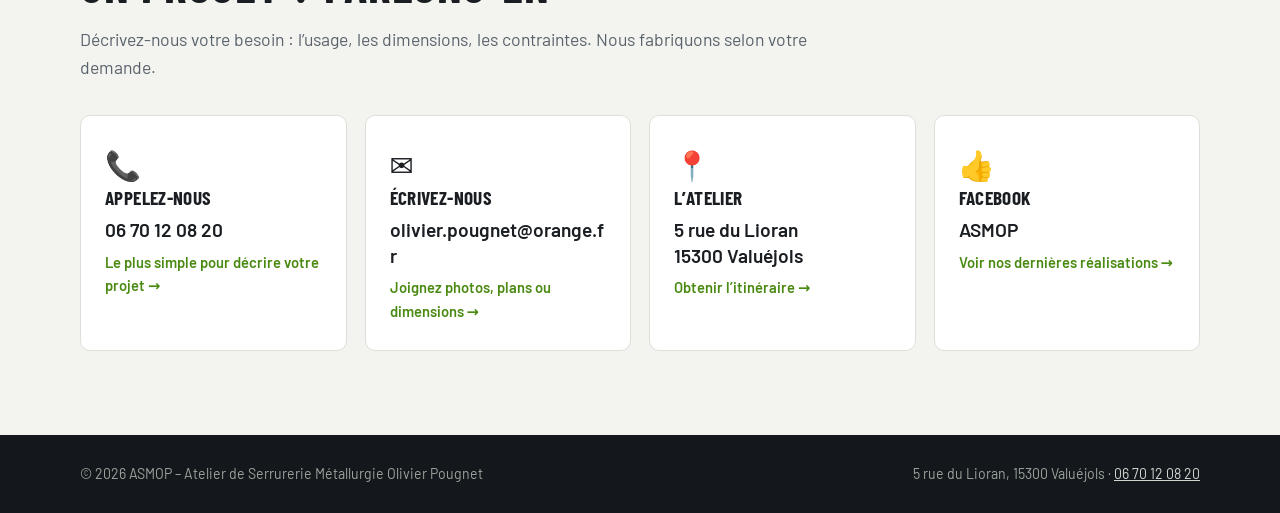
==== commit 34c2ebcf: "Update index.html" ====
--- a/index.html
+++ b/index.html
@@ -11,6 +11,9 @@
 <link rel="stylesheet" href="style.css">
 <meta property="og:title" content="ASMOP – Serrurerie et métallurgie sur mesure à Valuéjols">
 <meta property="og:description" content="Fabrications sur mesure pour professionnels et particuliers : usinage, matériel d’élevage, escaliers, portails.">
+<meta property="og:image" content="https://asmop-pougnet-olivier.github.io/photos/atelier-facade.jpg">
+<meta property="og:url" content="https://asmop-pougnet-olivier.github.io/">
+<meta name="twitter:card" content="summary_large_image">
 <meta property="og:type" content="website">
 <script type="application/ld+json">{"@context":"https://schema.org","@type":"LocalBusiness","name":"ASMOP – Atelier de Serrurerie Métallurgie Olivier Pougnet","description":"Atelier de serrurerie et métallurgie installé à Valuéjols (Cantal) depuis 2004. Fabrications sur mesure pour professionnels et particuliers.","foundingDate":"2004","address":{"@type":"PostalAddress","streetAddress":"5 rue du Lioran","postalCode":"15300","addressLocality":"Valuéjols","addressCountry":"FR"},"telephone":"+33670120820","email":"Olivier.pougnet@orange.fr","sameAs":["https://www.facebook.com/ASMOP.15300"]}</script>
 <link rel="icon" href="data:image/svg+xml,%3Csvg xmlns='http://www.w3.org/2000/svg' viewBox='0 0 100 100'%3E%3Ctext y='.9em' font-size='90'%3E🛠️%3C/text%3E%3C/svg%3E">
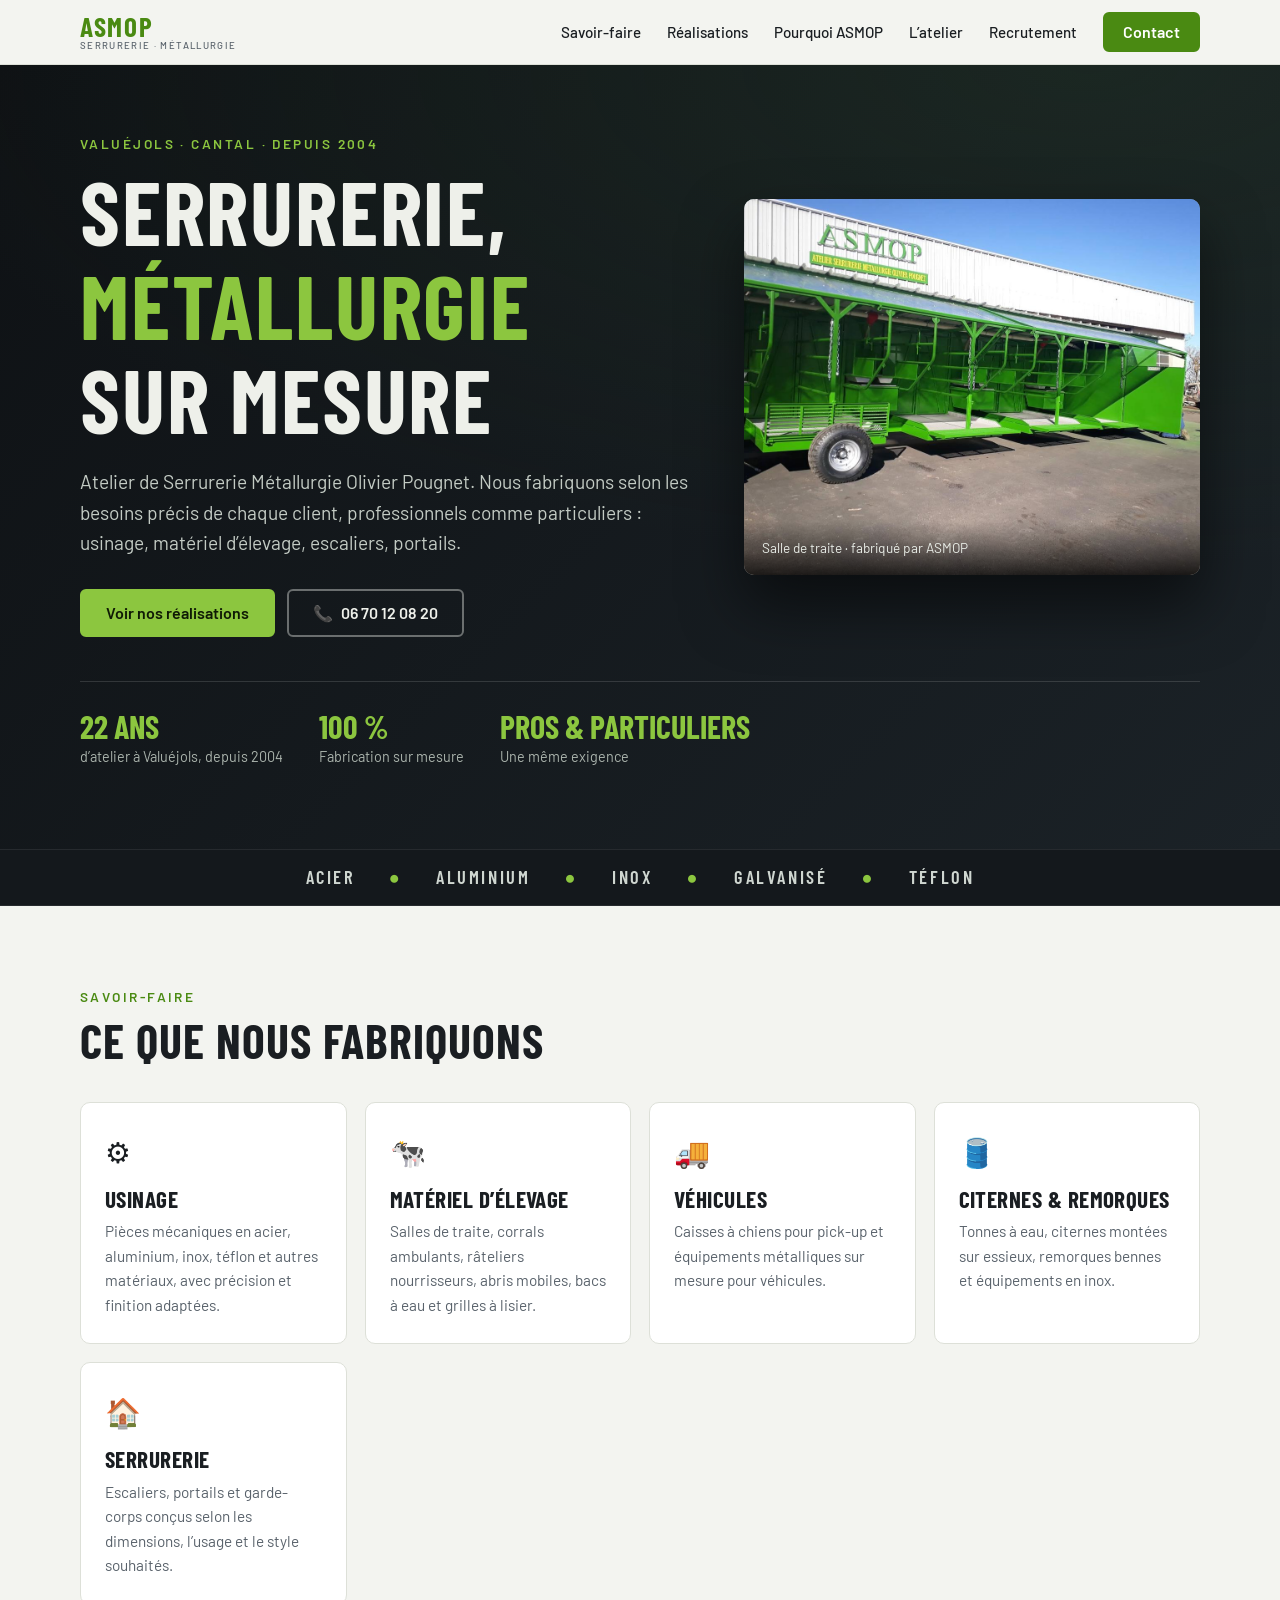
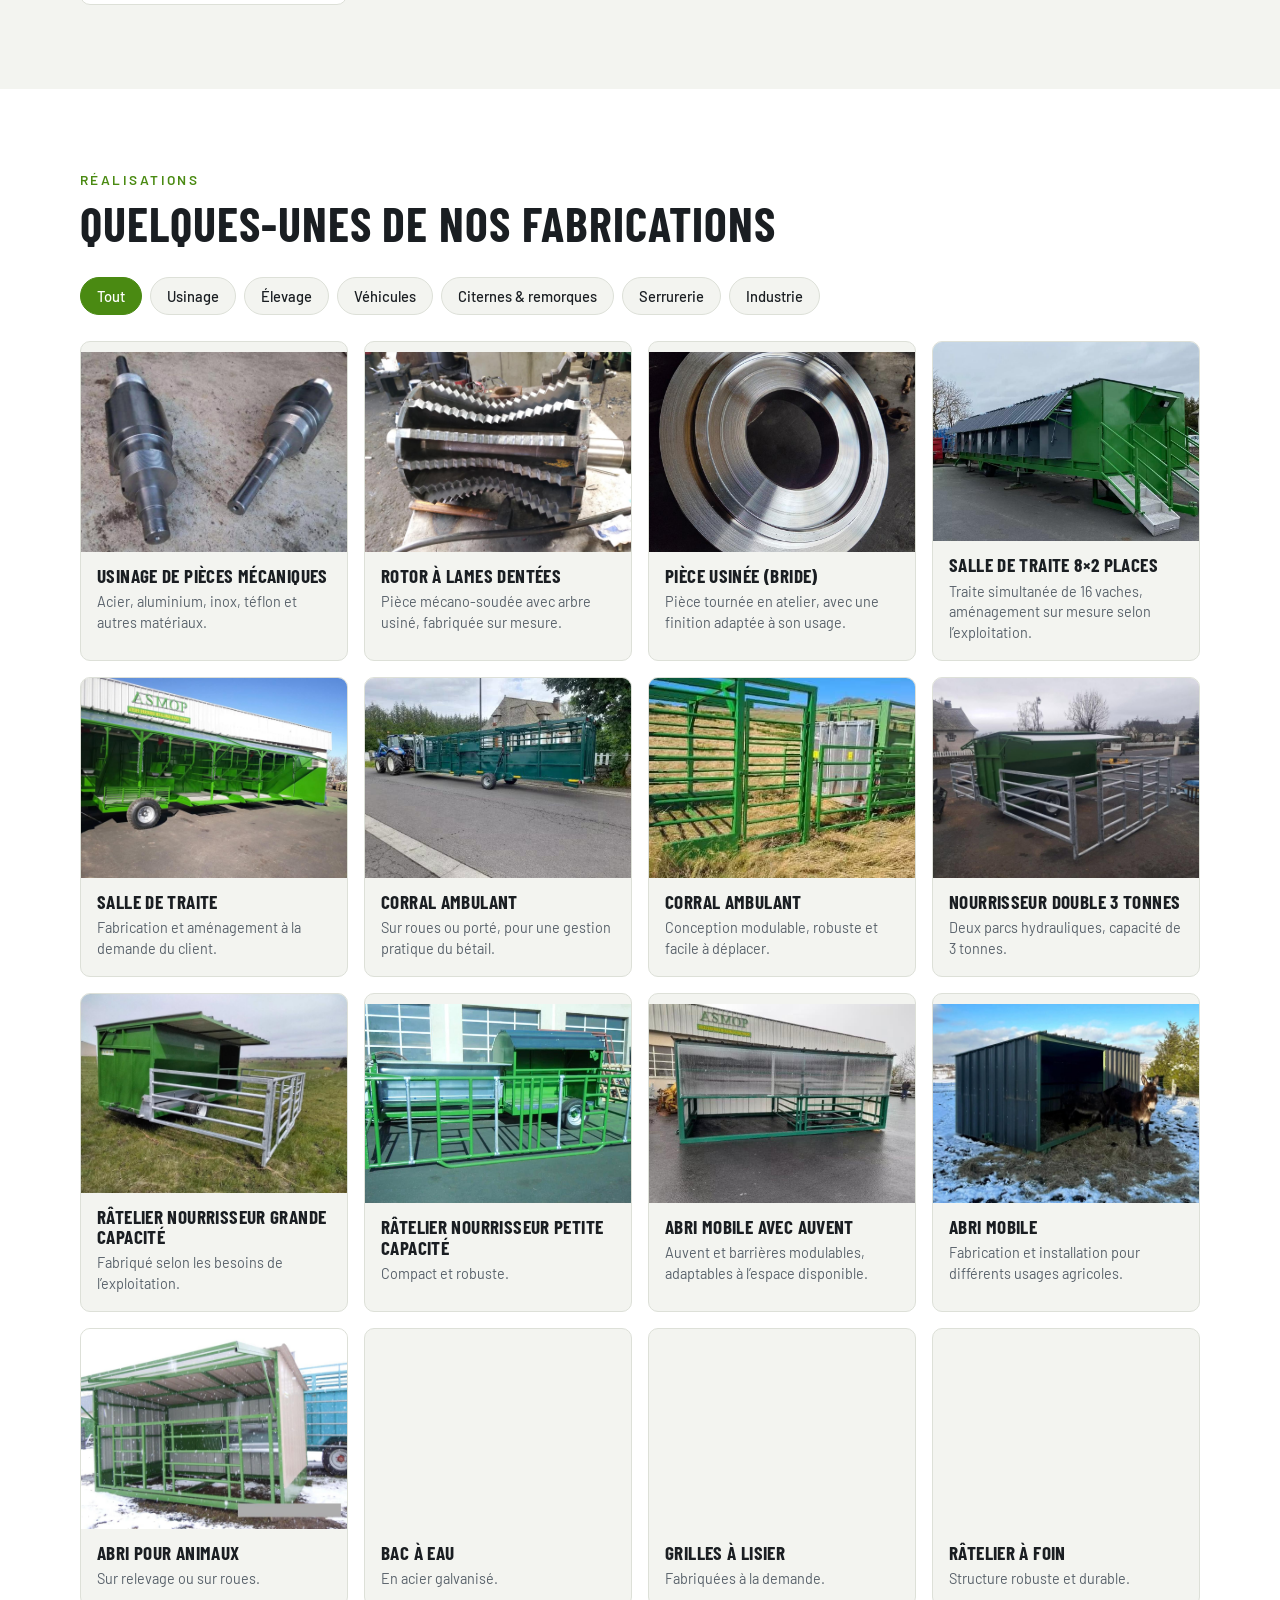
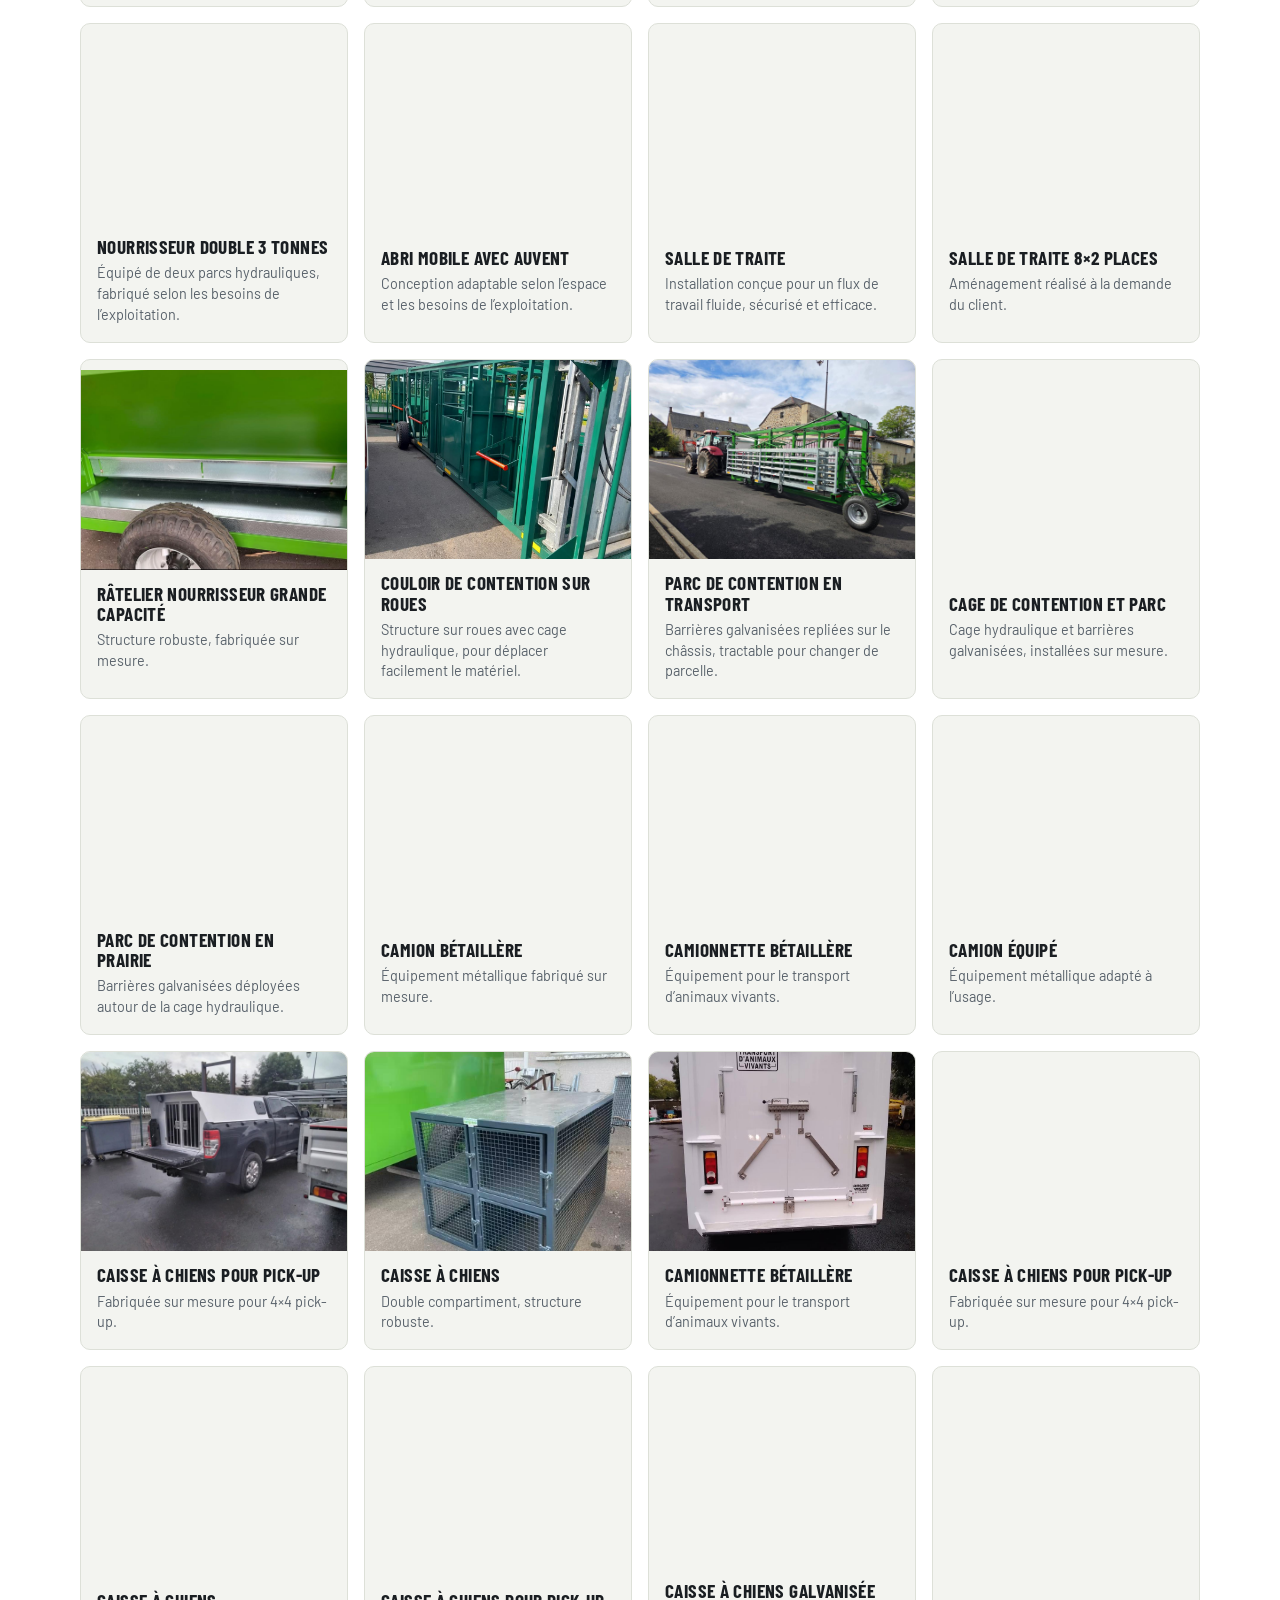
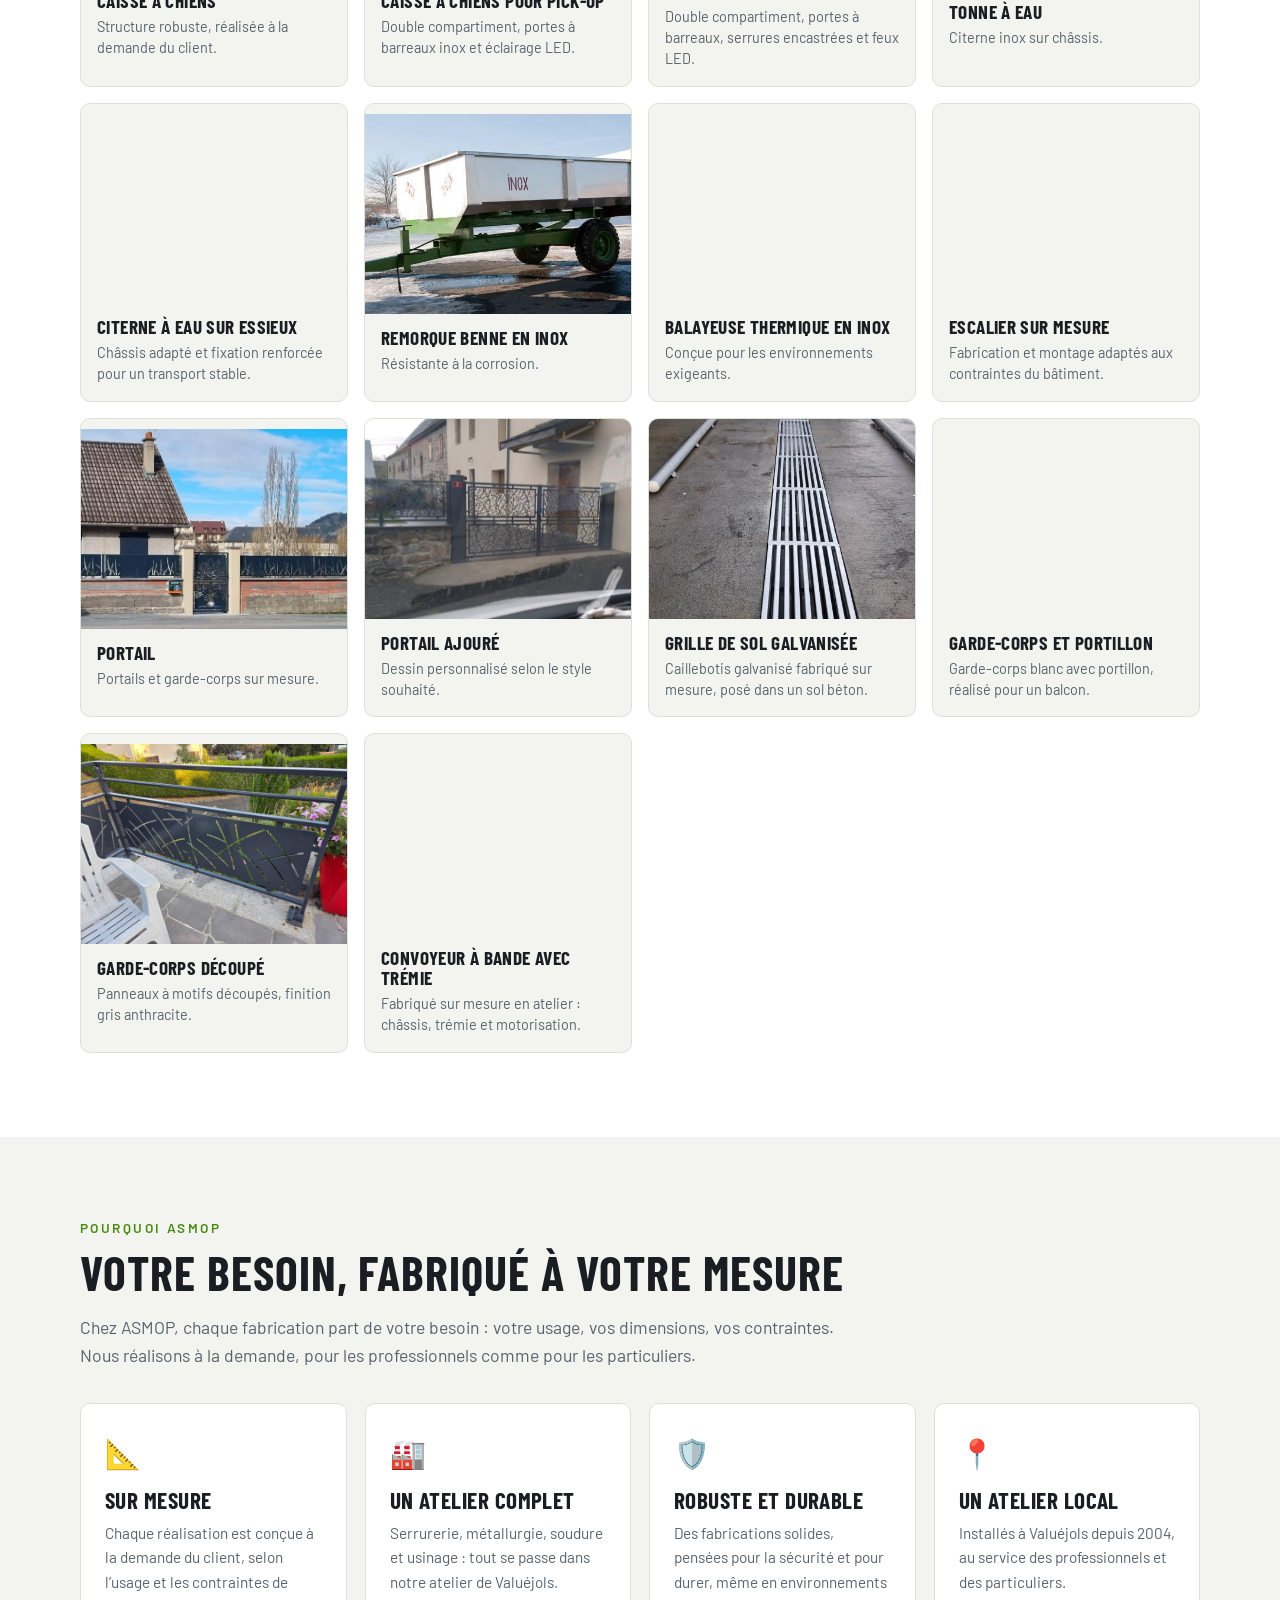
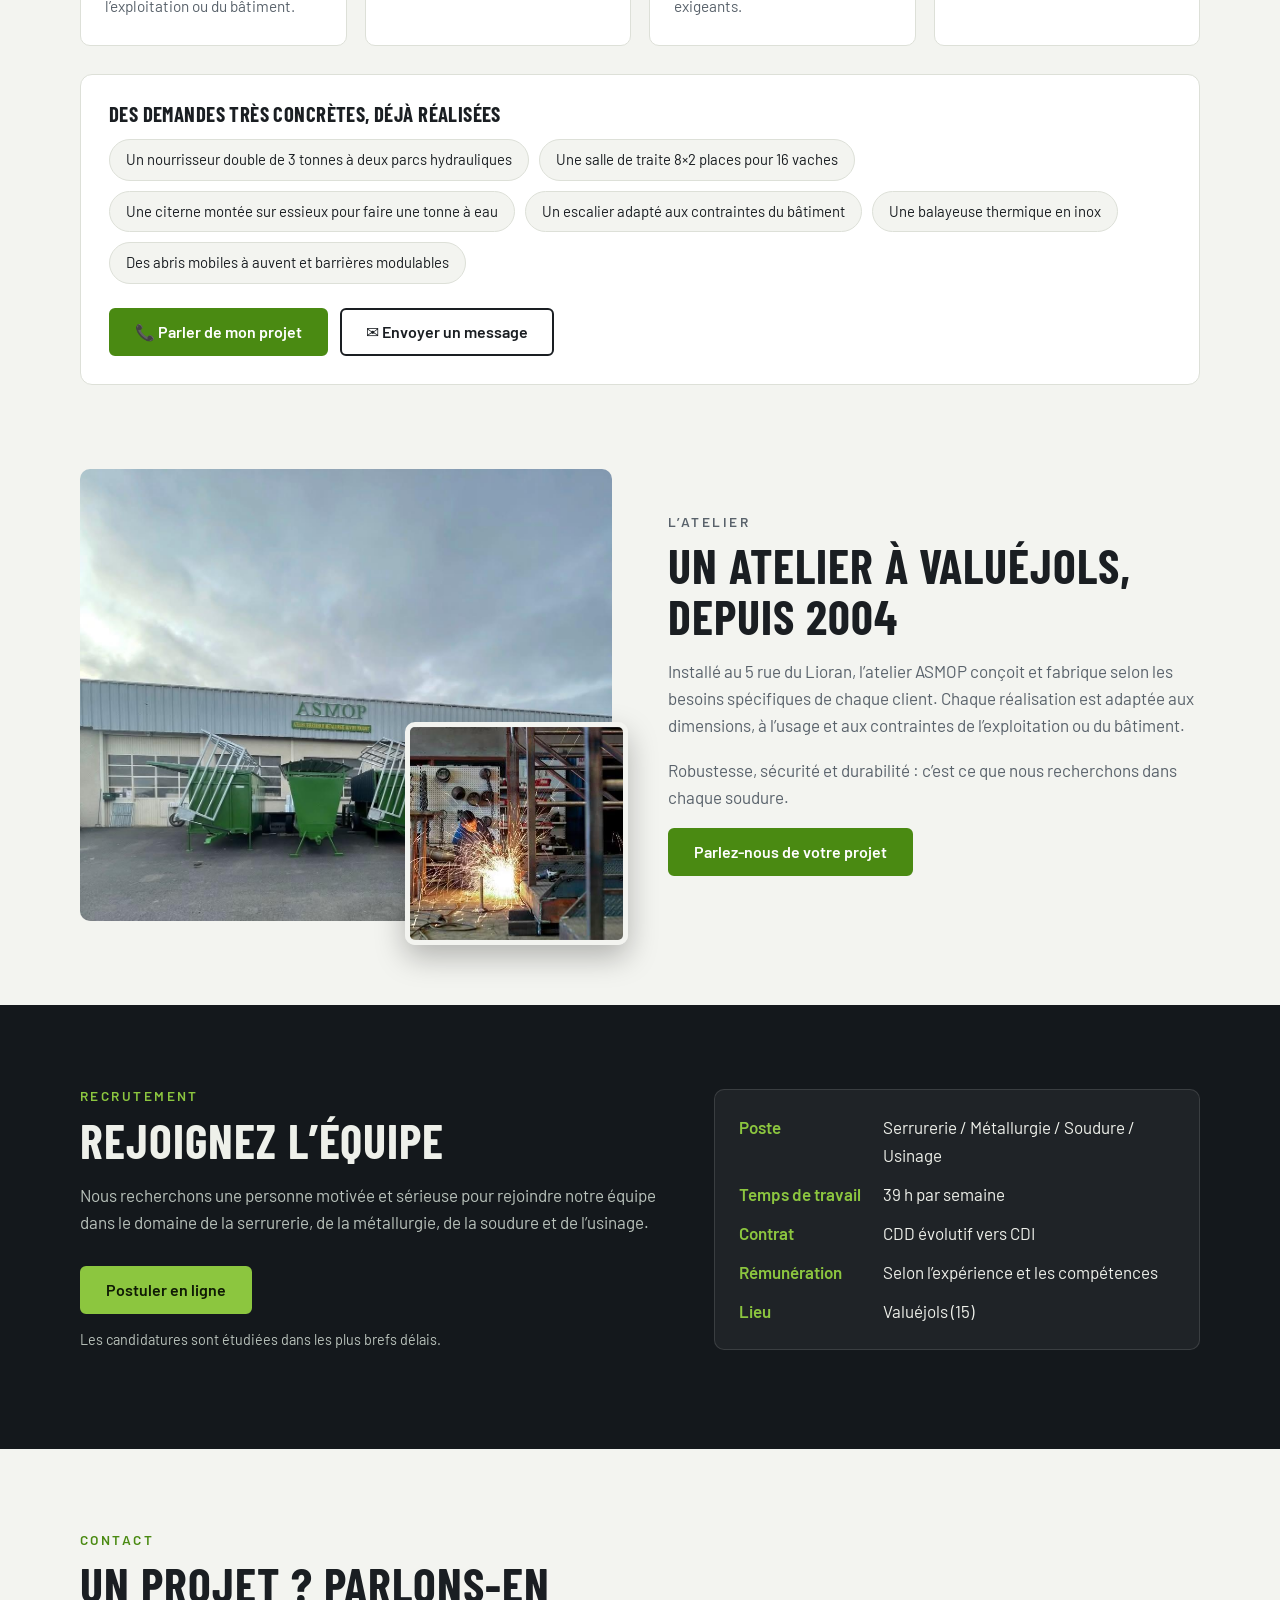
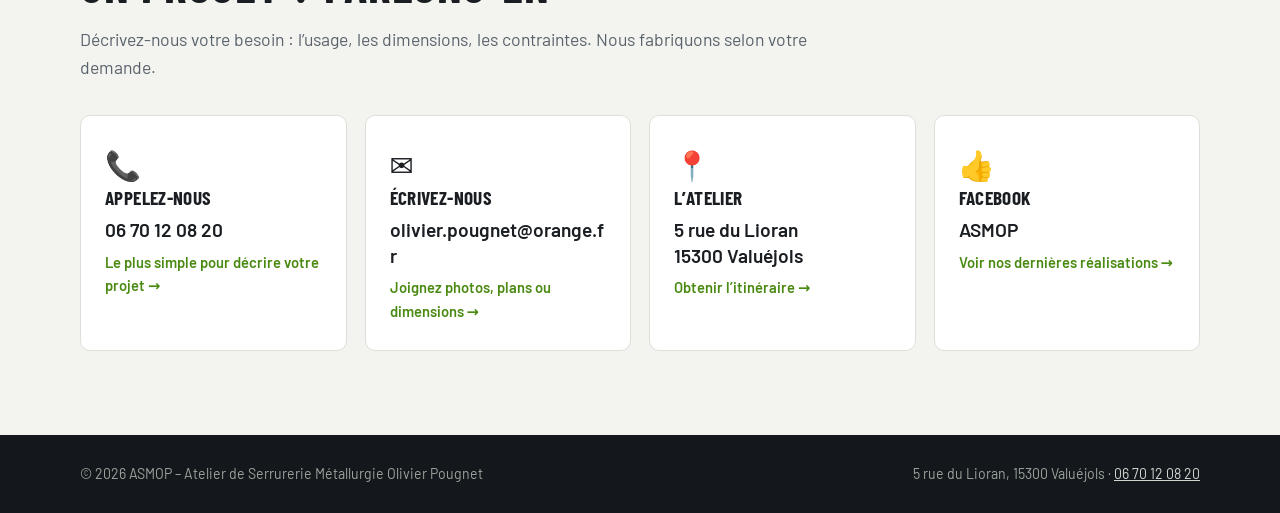
==== commit a89ba636: "Add files via upload" ====
--- a/index.html
+++ b/index.html
@@ -11,12 +11,11 @@
 <link rel="stylesheet" href="style.css">
 <meta property="og:title" content="ASMOP – Serrurerie et métallurgie sur mesure à Valuéjols">
 <meta property="og:description" content="Fabrications sur mesure pour professionnels et particuliers : usinage, matériel d’élevage, escaliers, portails.">
-<meta property="og:image" content="https://asmop-pougnet-olivier.github.io/photos/atelier-facade.jpg">
-<meta property="og:url" content="https://asmop-pougnet-olivier.github.io/">
-<meta name="twitter:card" content="summary_large_image">
 <meta property="og:type" content="website">
 <script type="application/ld+json">{"@context":"https://schema.org","@type":"LocalBusiness","name":"ASMOP – Atelier de Serrurerie Métallurgie Olivier Pougnet","description":"Atelier de serrurerie et métallurgie installé à Valuéjols (Cantal) depuis 2004. Fabrications sur mesure pour professionnels et particuliers.","foundingDate":"2004","address":{"@type":"PostalAddress","streetAddress":"5 rue du Lioran","postalCode":"15300","addressLocality":"Valuéjols","addressCountry":"FR"},"telephone":"+33670120820","email":"Olivier.pougnet@orange.fr","sameAs":["https://www.facebook.com/ASMOP.15300"]}</script>
-<link rel="icon" href="data:image/svg+xml,%3Csvg xmlns='http://www.w3.org/2000/svg' viewBox='0 0 100 100'%3E%3Ctext y='.9em' font-size='90'%3E🛠️%3C/text%3E%3C/svg%3E">
+<link rel="icon" href="/favicon.ico" sizes="48x48">
+<link rel="icon" type="image/png" href="/favicon-192.png" sizes="192x192">
+<link rel="apple-touch-icon" href="/apple-touch-icon.png">
 <meta name="theme-color" content="#14181c">
 </head>
 <body>
